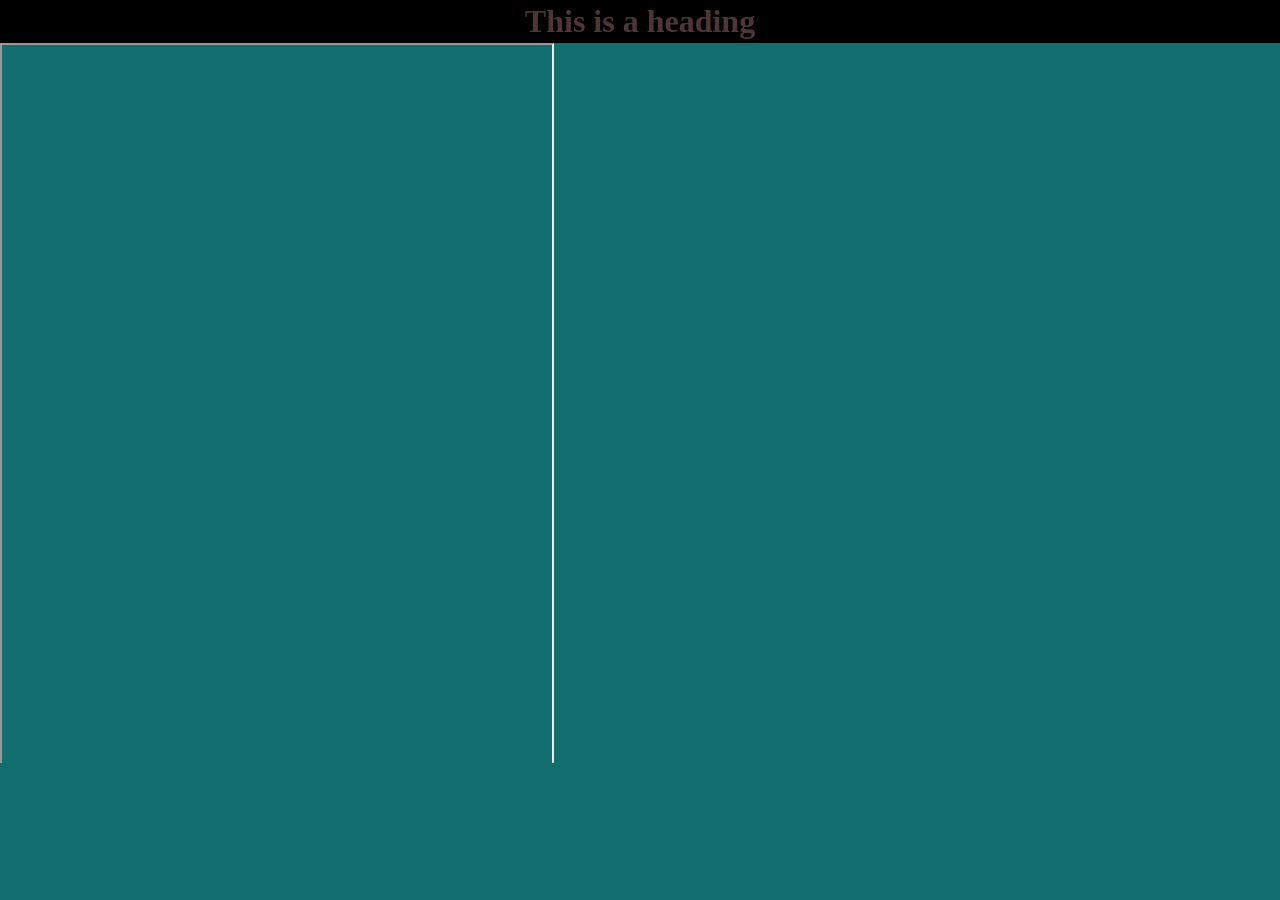
==== index.html @ 14bec050 "progress" ====
<!DOCTYPE html>
<html>
<head>
    <meta charset="UTF-8">
    <meta name="viewport" content="width=device-width, initial-scale=1.0">
    <title>Document</title>
    <link rel="stylesheet" href="styles.css">
</head>
<body>

    <h1>This is a heading</h1>

    <div class="container">
        <iframe class="responsive-iframe" 
        src="static/resume_Shane_Stevenson_updated.pdf">
    </div>
    </object> 

</body>
</html>
---- styles.css ----
:root{
    box-shadow: border-box;
}
body {
    margin: 0;
    background-color: #116D6E;
  }
h1 {
    color: #4E3636;
    text-align: center;
    border-style: solid;
    border-color: black;
    background-color: black;
    margin: 0;
}
.container {
    position: relative;
    overflow: hidden;
    width: 100%;
    padding-top: 56.25%; /* 16:9 Aspect Ratio (divide 9 by 16 = 0.5625) */
  }
  
  /* Then style the iframe to fit in the container div with full height and width */
  .responsive-iframe {
    position: absolute;
    top: 0;
    left: 0;
    bottom: 0;
    right: 0;
    width: 43%;
    height: 100%;
  }
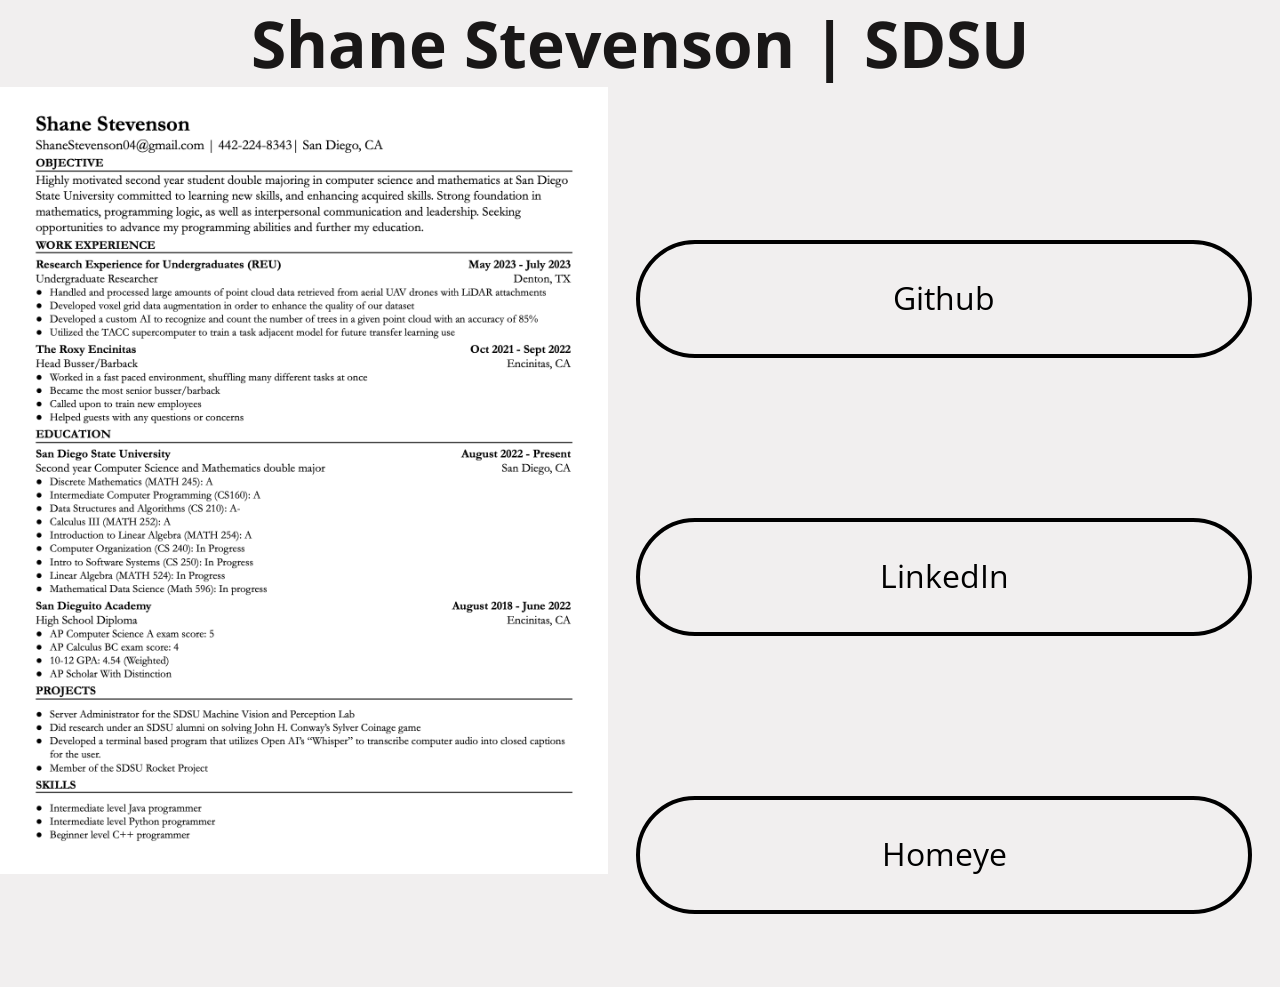
==== commit 2a3515ac: "presentable" ====
--- a/index.html
+++ b/index.html
@@ -4,17 +4,32 @@
     <meta charset="UTF-8">
     <meta name="viewport" content="width=device-width, initial-scale=1.0">
     <title>Document</title>
+    <style>
+  @import url('https://fonts.googleapis.com/css2?family=Open+Sans&display=swap');
+</style>
     <link rel="stylesheet" href="styles.css">
 </head>
 <body>
 
-    <h1>This is a heading</h1>
-
+    <h1><span>Shane Stevenson</span> | <span>SDSU</span></h1>
+    
     <div class="container">
-        <iframe class="responsive-iframe" 
-        src="static/resume_Shane_Stevenson_updated.pdf">
+        <section class = 'img'>
+            <img src="static/resume.png" alt="resume">
+        </section>
+        <section class = 'buttons'>
+            <a target ="blank_" href="https://github.com/Shane-Stevenson" ><div class = 'button1'>
+                <p>Github</p></a>
+            </div>
+            <a target="blank_" href="https://www.linkedin.com/in/shane-stevenson-145941266/"> <div class = 'button1'>
+                    <p>LinkedIn</p></a>
+                </div>
+            <a target="blank_" href="https://homeye.sdsu.edu"><div class = 'button1'>
+                <p>Homeye</p></a>
+            </div>
+        </section>
+       
     </div>
-    </object> 
 
 </body>
 </html>
--- a/styles.css
+++ b/styles.css
@@ -1,32 +1,126 @@
+
+
 :root{
     box-shadow: border-box;
+    font-family: 'Open Sans', sans-serif;
 }
+
 body {
     margin: 0;
-    background-color: #116D6E;
+    background-color: #F1EFEF;
   }
 h1 {
-    color: #4E3636;
+    color: #191717;
     text-align: center;
-    border-style: solid;
-    border-color: black;
-    background-color: black;
+    /* border-style: solid; */
+    /* border-color: #C70039; */
+    background-color: #F1EFEF;
     margin: 0;
+    font-family: 'Open Sans', sans-serif;
+    font-size: 4rem;
 }
+
+span {
+    color: #191717;
+}
+
+img {
+    width:100%;
+    
+    /* border: 1px solid red; */
+}
+
+.img {
+    width: 50%;
+    /* border: 1px solid blue; */
+    height: 100vh;
+}
+
 .container {
-    position: relative;
-    overflow: hidden;
+    display: flex;
+    justify-content: center;
+    align-items: center;
+    flex-direction: row;
+    /* border: 1px solid red; */
+    gap: 2rem;
+}
+
+p {
+    color: #000000;
+    /* padding-top: 1rem;
+    padding-bottom: 1rem; */
+    font-size: 2rem;
+    /* border: 1px solid red; */
+    width: min-content;
+}
+
+.buttons {
+    width: 50%;
+    display: flex;
+    justify-content: center;
+    flex-direction: column;
+    align-items: center;
+    /* border: 1px solid green; */
+    height: 100vh;
+    gap: 5rem;
+    margin-right: 2rem
+
+   
+}
+
+.button1 {
     width: 100%;
-    padding-top: 56.25%; /* 16:9 Aspect Ratio (divide 9 by 16 = 0.5625) */
-  }
-  
-  /* Then style the iframe to fit in the container div with full height and width */
-  .responsive-iframe {
-    position: absolute;
-    top: 0;
-    left: 0;
-    bottom: 0;
-    right: 0;
-    width: 43%;
-    height: 100%;
-  }
+    border: 4px solid #000000;
+    border-radius: 100px;
+    cursor: pointer;
+    background-color: #F1EFEF;
+    display: flex;
+    justify-content: center;
+}
+
+.button1 p {
+    /* border: 1px solid red; */
+    text-align: center;
+    border-bottom: 3px solid transparent;
+}
+
+a {
+    text-decoration: none;
+}
+
+.button1:hover p {
+    border-bottom: 3px solid black;
+}
+
+@media (width <= 1100px) {
+    .container {
+        flex-direction: column;
+        
+    }
+
+    a {
+        text-decoration: none;
+    }
+    
+    .img {
+        /* border: 1px solid red; */
+        width: 100%;
+        height: 50%;
+    }
+
+    .buttons {
+        min-height: 50%;
+        gap: 5rem;
+        min-width: 100%;
+        justify-content: start;
+        margin-top: 5rem;
+        /* border: 1px solid red; */
+    }
+    .buttons p {
+        font-size: 2rem;
+    }
+
+
+}
+
+
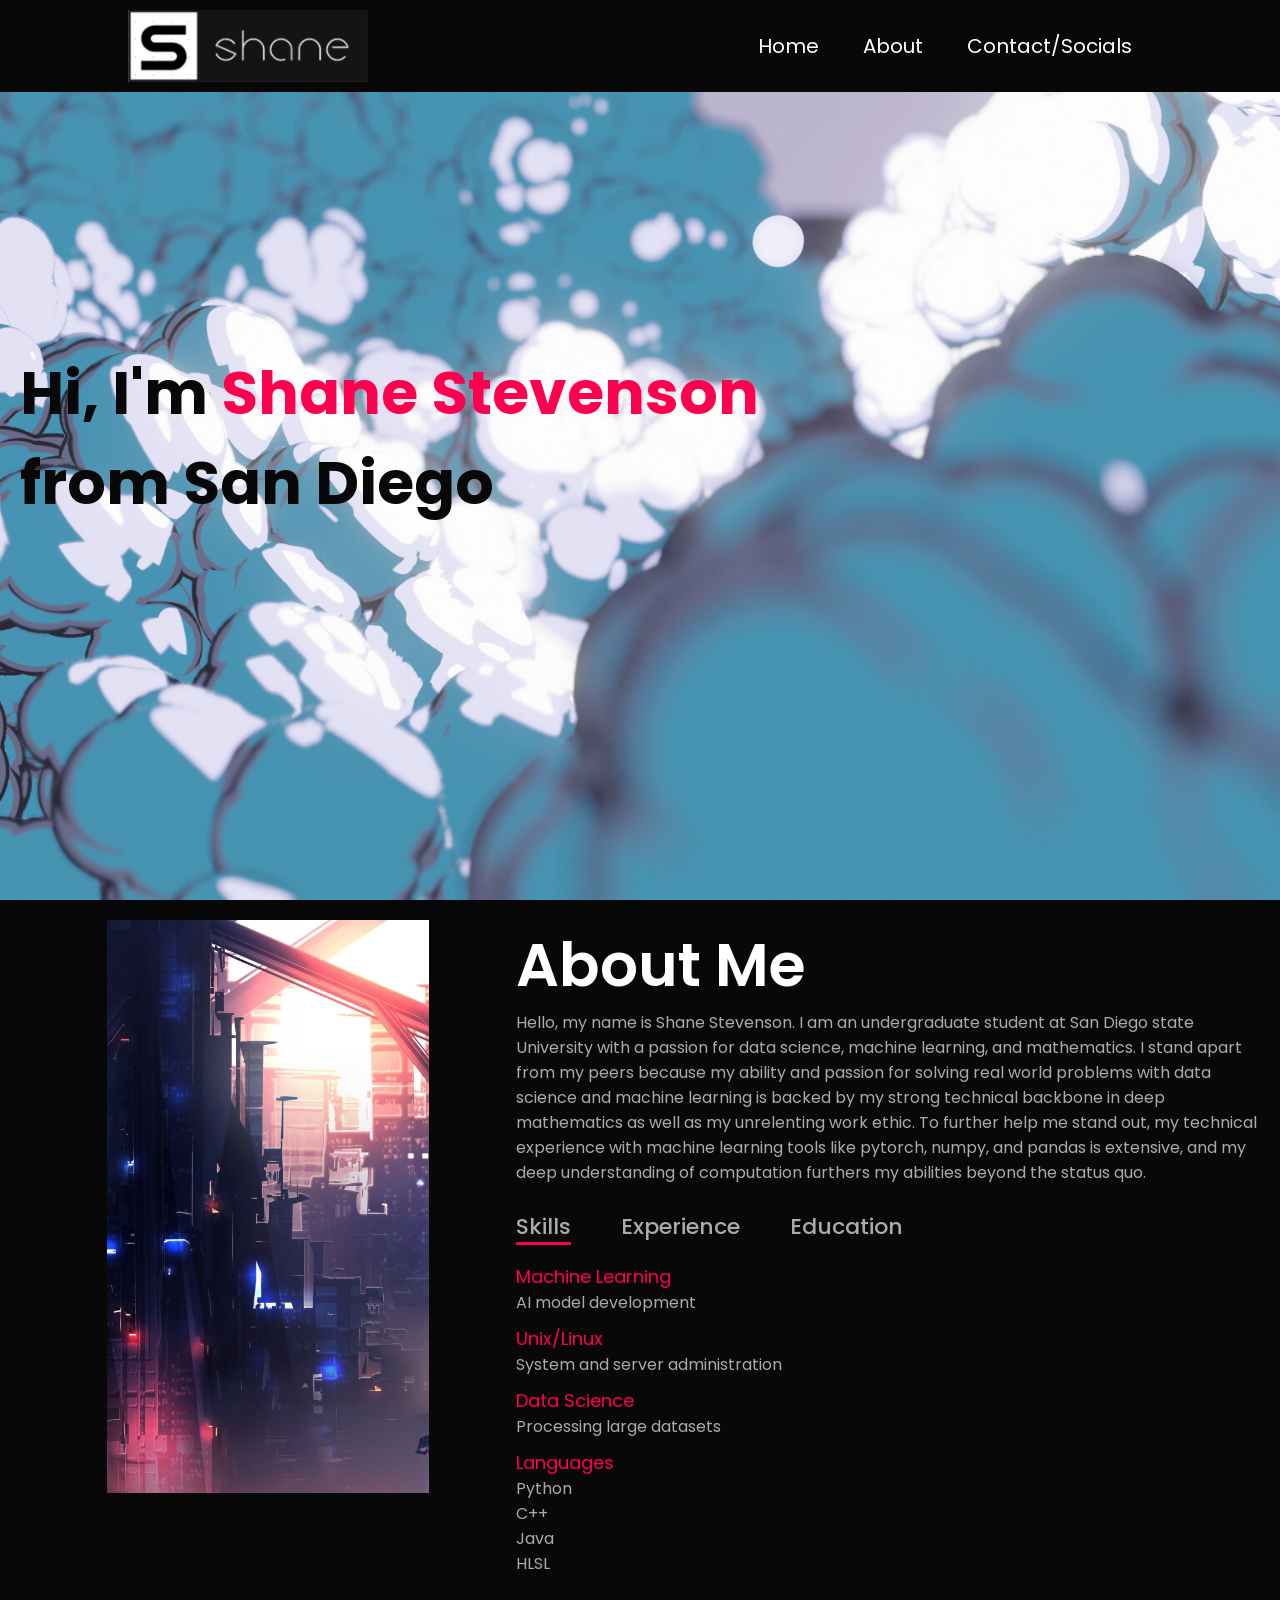
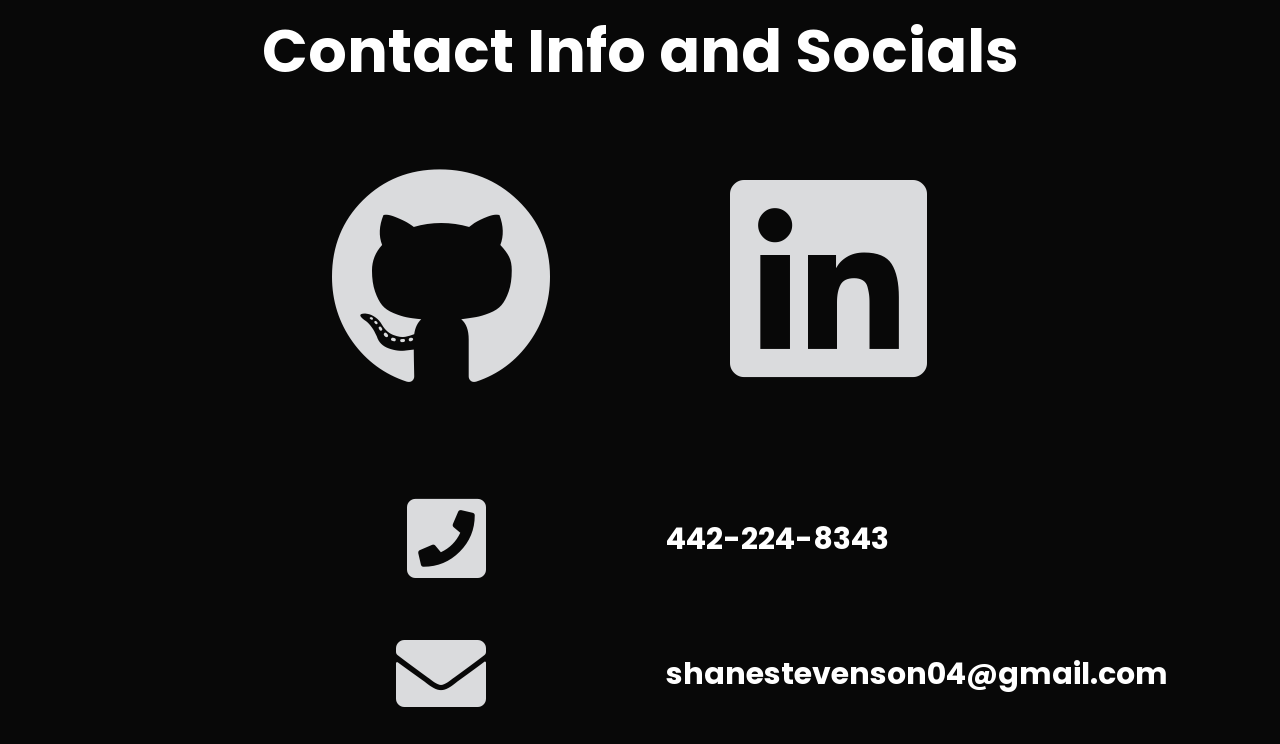
==== commit 68325167: "overhaul" ====
--- a/index.html
+++ b/index.html
@@ -1,35 +1,158 @@
 <!DOCTYPE html>
-<html>
+<html lang="en">
 <head>
     <meta charset="UTF-8">
-    <meta name="viewport" content="width=device-width, initial-scale=1.0">
-    <title>Document</title>
+    <meta http-equiv="X-UA-Compatible" content="IE=edge">
+    <meta name="viewport" content="width-device-width, intial-scale=1.0">
+    <title>Shane Stevenson - Portfolio Website</title>
+    <link rel="stylesheet" href="styles.css">
+    <link rel="stylesheet" href="https://cdnjs.cloudflare.com/ajax/libs/font-awesome/5.15.3/css/all.min.css">
     <style>
-  @import url('https://fonts.googleapis.com/css2?family=Open+Sans&display=swap');
-</style>
-    <link rel="stylesheet" href="styles.css">
+        @import url('https://fonts.googleapis.com/css2?family=Open+Sans&family=Poppins&display=swap');
+    </style>
 </head>
 <body>
 
-    <h1><span>Shane Stevenson</span> | <span>SDSU</span></h1>
-    
+<div id="header">
     <div class="container">
-        <section class = 'img'>
-            <img src="static/resume.png" alt="resume">
-        </section>
-        <section class = 'buttons'>
-            <a target ="blank_" href="https://github.com/Shane-Stevenson" ><div class = 'button1'>
-                <p>Github</p></a>
+        <nav>
+            <img src="static/shane_logo_3.png" class="logo">
+            <ul>
+                <li><a href="#header">Home</a></li>
+                <li><a href="#about">About</a></li>
+                <li><a href="#contact/socials">Contact/Socials</a></li>
+            </ul>
+        </nav>
+    </div>
+    <div class="header-text">
+        <h1>Hi, I'm <span>Shane Stevenson</span><br>from San Diego</h1>
+    </div>
+</div>
+<!-- ---------------about--------------- -->
+<div id="about">
+    <div class="container2">
+        <div class="row">
+            <div class="about-col1">
+                <img src="static/vertical.jpeg">
             </div>
-            <a target="blank_" href="https://www.linkedin.com/in/shane-stevenson-145941266/"> <div class = 'button1'>
-                    <p>LinkedIn</p></a>
+            <div class="about-col2">
+                <h1 class="sub-title">About Me</h1>
+                <p>
+                    Hello, my name is Shane Stevenson. I am an undergraduate student at San Diego state University with a 
+                    passion for data science, machine learning, and mathematics. I stand apart from my peers  
+                    because my ability and passion for solving real world problems with data science and machine learning is 
+                    backed by my strong technical backbone in deep mathematics as well as my unrelenting work ethic. To further help 
+                    me stand out, my technical experience with machine learning tools like pytorch, numpy, and pandas is extensive, 
+                    and my deep understanding of computation furthers my abilities beyond the status quo.
+                </p>
+                <div class="tab-titles">
+                    <p class="tab-links active-link" onclick="opentab('skills')">Skills</p>
+                    <p class="tab-links" onclick="opentab('experience')">Experience</p>
+                    <p class="tab-links" onclick="opentab('education')">Education</p>
                 </div>
-            <a target="blank_" href="https://homeye.sdsu.edu"><div class = 'button1'>
-                <p>Homeye</p></a>
+                <div class="tab-contents active-tab" id="skills">
+                    <ul>
+                        <li><span>Machine Learning</span><br>AI model development</li>
+                        <li><span>Unix/Linux</span><br>System and server administration</li>
+                        <li><span>Data Science</span><br>Processing large datasets</li>
+                        <li><span>Languages</span>
+                        <br>Python
+                        <br>C++
+                        <br>Java
+                        <br>HLSL
+                        </li>
+                    </ul>
+                </div>
+                <div class="tab-contents" id="experience">
+                    <ul>
+                        <li><span>University of North Texas - Research Experience for Undergraduates<span class="date">Summer 2023</span></span>
+                            <br>Handled and processed large amounts of point cloud data
+                            <br>Developed voxel grid data augmentation
+                            <br>Developed a custom AI to count the number of trees in a given point cloud with an accuracy of 85%
+                            <br>Utilized the TACC supercomputer to train a task adjacent model for future transfer learning
+                        </li>
+                        <li><span>Machine Vision and Perception Lab<span class="date">Current</span></span>
+                            <br>Server administrator for the lab's <a href="https://homeye.sdsu.edu/" target="_blank">Homeye</a> website
+                            <br>Utilized web scraping tools to generate satellite imagery for our database
+                            <br>Contributed to our data collection pipeline
+                        </li>
+                        <li><span>SDSU Rocket Project<span class="date">Current</span></span>
+                            <br>Set up a Raspberry pi 3 B+ for data acquisition
+                            <br>Interfaced with a ADS1115 and a pressure sensor in order to record data during a static launch
+
+                        </li>
+                    </ul>
+                </div>
+                <div class="tab-contents" id="education">
+                    <ul>
+                        <li><span>San Diego State University</span>
+                            <br>Double major in computer science and mathematics
+                            <br>3.94 GPA
+                        </li>
+                        <li><span>Relevant coursework</span>
+                            <br>Computer organization
+                            <br>Data Structures and Algorithms
+                            <br>Mathematical Data Science
+                            <br>Linear Algebra
+                        </li>
+                    </ul>
+                </div>
             </div>
-        </section>
-       
+        </div>
     </div>
+</div>
+
+<!-- ---------------Contact/Socials--------------- -->
+
+<div id="contact/socials">
+    <h1 class="contact-socials-header">Contact Info and Socials</h1>
+    <div class="social-icons1">
+        <div class="github">
+            <a href="https://github.com/Shane-Stevenson" target="blank"><i class="fab fa-github" aria-hidden="true"></i></a>
+        </div>
+        <div class="linkedin">
+            <a href="https://www.linkedin.com/in/shane-stevenson-145941266/" target="blank"><i class="fab fa-linkedin" aria-hidden="true"></i></a>
+        </div>
+    </div>
+    <div class="social-icons2">
+        <div class="socialsRow">
+            <div class="col1">
+            <i class="fa fa-phone-square"></i>
+            </div>
+            <div class="col2">
+                <h1>442-224-8343</h1>
+            </div>
+        </div>
+        <div class="social-icons2">
+            <div class="socialsRow">
+                <div class="col1">
+                <i class="fa fa-envelope"></i>
+                </div>
+                <div class="col2">
+                    <h1>shanestevenson04@gmail.com</h1>
+                </div>
+            </div>
+        </div>
+    </div>
+</div>
+
+<script>
+
+    var tablinks = document.getElementsByClassName("tab-links");
+    var tabcontents = document.getElementsByClassName("tab-contents");
+
+    function opentab(tabname){
+        for(tablink of tablinks){
+            tablink.classList.remove("active-link")
+        }
+        for(tabcontent of tabcontents){
+            tabcontent.classList.remove("active-tab")
+        }
+        event.currentTarget.classList.add("active-link")
+        document.getElementById(tabname).classList.add("active-tab")
+    }
+
+</script>
 
 </body>
 </html>
--- a/styles.css
+++ b/styles.css
@@ -1,126 +1,224 @@
-
-
-:root{
-    box-shadow: border-box;
-    font-family: 'Open Sans', sans-serif;
-}
-
-body {
+*{
     margin: 0;
-    background-color: #F1EFEF;
-  }
-h1 {
-    color: #191717;
+    padding: 0;
+    font-family: 'poppins', sans-serif;
+    box-sizing: border-box;
+}
+body{
+    background: #080808;
+
+    color: #fff;
+}
+#header{
+    width: 100%;
+    height: 100vh;
+    background-image: url(static/cellclouds.jpg);
+    background-size: cover;
+    background-position: center;
+}
+.container{
+    padding: 10px 10%;
+    background-color :#080808;
+}
+html{
+    scroll-behavior: smooth;
+}
+nav{
+    display: flex;
+    align-items: center;
+    justify-content: space-between;
+    flex-wrap: wrap;
+}
+.logo{
+    width: 240px;
+}
+nav ul li{
+    display: inline-block;
+    list-style: none;
+    margin: 10px 20px
+}
+nav ul li a{
+    color: #fff;
+    text-decoration: none;
+    font-size: 20px;
+    position: relative;
+}
+nav ul li a::after{
+    content: '';
+    width: 0%;
+    height: 3px;
+    background: #ff004f;
+    position: absolute;
+    left: 0;
+    bottom: -6px;
+    transition: 0.3s;
+} 
+nav ul li a:hover::after{
+    width: 100%;
+}
+.header-text{
+    color: #080808 ;
+    /* border:2px solid red; */
+    margin-top: 20%;
+    margin-left: 20px;
+    font-size:30px
+}
+.header-text h1{
+    font-size: 60px;
+    margin-top: 10px
+}
+.header-text h1 span{
+    color:#ff004f
+}
+/* ---------about---------- */
+
+#about{
+    color: #ababab
+}
+.row{
+    /* border:2px green solid; */
+    padding: 20px;
+    display: flex;
+    justify-content: space-between;
+    flex-wrap: wrap;
+}
+.about-col1{
     text-align: center;
-    /* border-style: solid; */
-    /* border-color: #C70039; */
-    background-color: #F1EFEF;
-    margin: 0;
-    font-family: 'Open Sans', sans-serif;
-    font-size: 4rem;
-}
-
-span {
-    color: #191717;
-}
-
-img {
-    width:100%;
-    
-    /* border: 1px solid red; */
-}
-
-.img {
-    width: 50%;
-    /* border: 1px solid blue; */
-    height: 100vh;
-}
-
-.container {
-    display: flex;
-    justify-content: center;
-    align-items: center;
-    flex-direction: row;
-    /* border: 1px solid red; */
-    gap: 2rem;
-}
-
-p {
-    color: #000000;
-    /* padding-top: 1rem;
-    padding-bottom: 1rem; */
-    font-size: 2rem;
-    /* border: 1px solid red; */
-    width: min-content;
-}
-
-.buttons {
-    width: 50%;
-    display: flex;
-    justify-content: center;
-    flex-direction: column;
-    align-items: center;
-    /* border: 1px solid green; */
-    height: 100vh;
-    gap: 5rem;
-    margin-right: 2rem
-
-   
-}
-
-.button1 {
+    width:40%;
+    /* border:2px red solid; */
+    /* flex:1; */
+}
+.about-col2{
+    text-align:left;
+    width: auto;
+    /* border:2px red solid; */
+    flex:1;
+}
+.about-col1 img{
+    width: 65%
+}
+.sub-title{
+    font-size: 60px;
+    font-weight: 600;
+    color: #fff;
+    padding: 0px
+}
+.tab-titles{
+    display: flex;
+    margin-top: 25px;
+    text-align: center;
+    /* border: 2px red solid; */
+}
+.tab-links{
+    margin-right: 50px;
+    font-size: 22px;
+    font-weight: 500;
+    cursor: pointer;
+    position: relative;
+}
+.tab-links::after{
+    content: '';
+    width: 0;
+    height: 3px;
+    background: #ff004f;
+    position: absolute;
+    left: 0;
+    bottom: -2px;
+    transition: .3s;
+}
+.tab-links.active-link::after{
     width: 100%;
-    border: 4px solid #000000;
-    border-radius: 100px;
-    cursor: pointer;
-    background-color: #F1EFEF;
-    display: flex;
-    justify-content: center;
-}
-
-.button1 p {
-    /* border: 1px solid red; */
+}
+.tab-contents{
+    padding-top: 10px;
+}
+.tab-contents ul li{
+    list-style: none;
+    margin: 10px 0;
+}
+.tab-contents ul li span{
+    color: #ff004f;
+    font-size: 18px;
+}
+.tab-contents ul li span span{
+    text-align: right;
+    color: #FFF;
+    border: 2px red solid;
+}
+.tab-contents{
+    display: none;
+}
+.tab-contents.active-tab{
+    display: block;
+}
+.notable-class{
+    padding-left: 5px;
+    font-size: 15px;
+}
+.contact-socials-header{
     text-align: center;
-    border-bottom: 3px solid transparent;
-}
-
-a {
-    text-decoration: none;
-}
-
-.button1:hover p {
-    border-bottom: 3px solid black;
-}
-
-@media (width <= 1100px) {
-    .container {
-        flex-direction: column;
-        
-    }
-
-    a {
-        text-decoration: none;
-    }
-    
-    .img {
-        /* border: 1px solid red; */
-        width: 100%;
-        height: 50%;
-    }
-
-    .buttons {
-        min-height: 50%;
-        gap: 5rem;
-        min-width: 100%;
-        justify-content: start;
-        margin-top: 5rem;
-        /* border: 1px solid red; */
-    }
-    .buttons p {
-        font-size: 2rem;
-    }
-
-
-}
-
-
+    font-size: 60px
+}
+.social-icons1{
+    padding: 20px;
+    display: flex;
+    justify-content: space-between;
+    flex-wrap: wrap;
+}
+.github{
+    text-align: right;
+    width:50%;
+    font-size: 25vh;
+    padding-right: 10vh;
+    /* border:2px red solid; */
+    /* flex:1; */
+}
+.fab{
+    color: #DADBDD;
+}
+.fa{
+    color: #DADBDD;
+}
+.linkedin{
+    text-align: left;
+    width: auto;
+    font-size:25vh;
+    padding-left: 10vh;
+    /* border:2px red solid; */
+    flex:1;
+}
+.socialsRow{
+    display: flex;
+    justify-content: space-between;
+    flex-wrap: wrap;
+}
+.col1{
+    text-align: right;
+    width:45%;
+    font-size: 10vh;
+    padding-right: 10vh;
+    padding-left: 10vh;
+    /* border: 2px green solid; */
+}
+.col2{
+    /* border:2px red solid; */
+    width: auto;
+    font-size:15px;
+    padding-left: 10vh;
+    padding-right: 10vh;
+    flex:1;
+}
+.col2 h1{
+    position: relative;
+    top: 32%;
+    /* font-size: 3vh */
+}
+
+
+
+
+
+
+
+
+
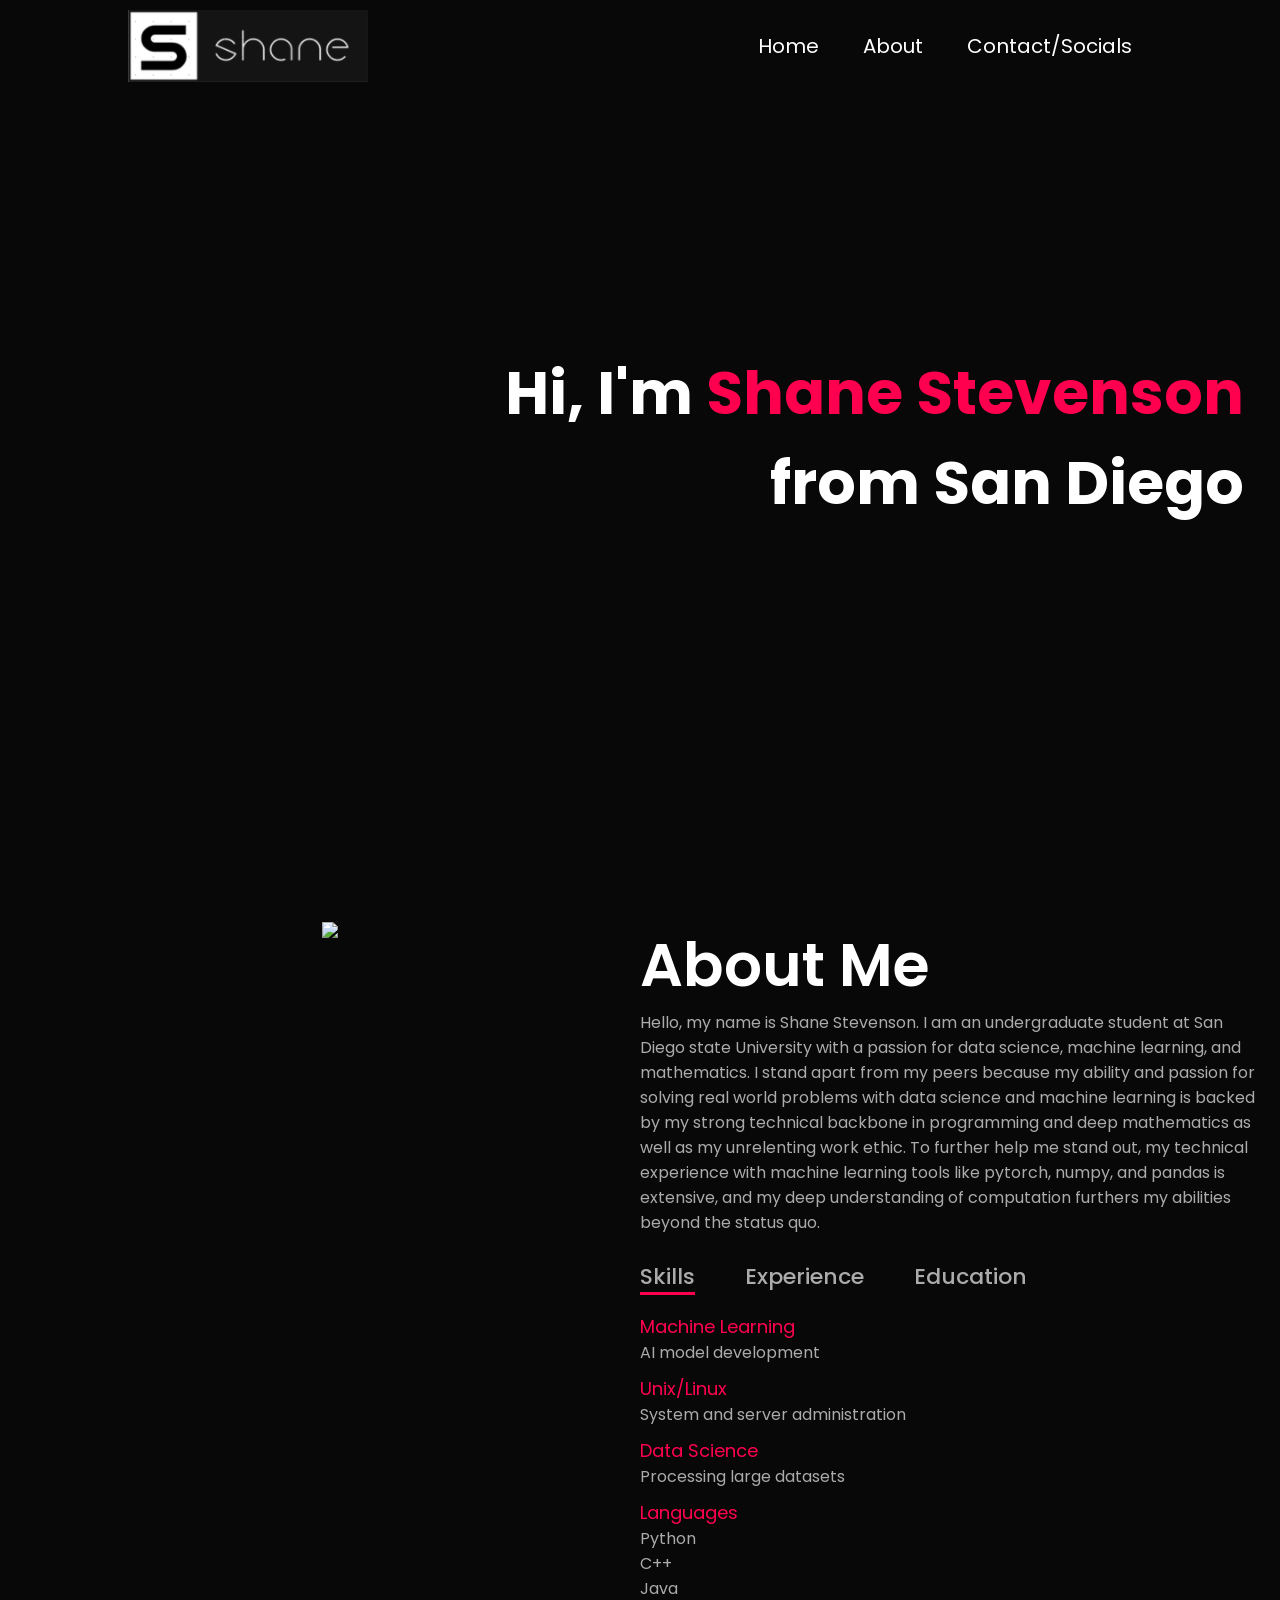
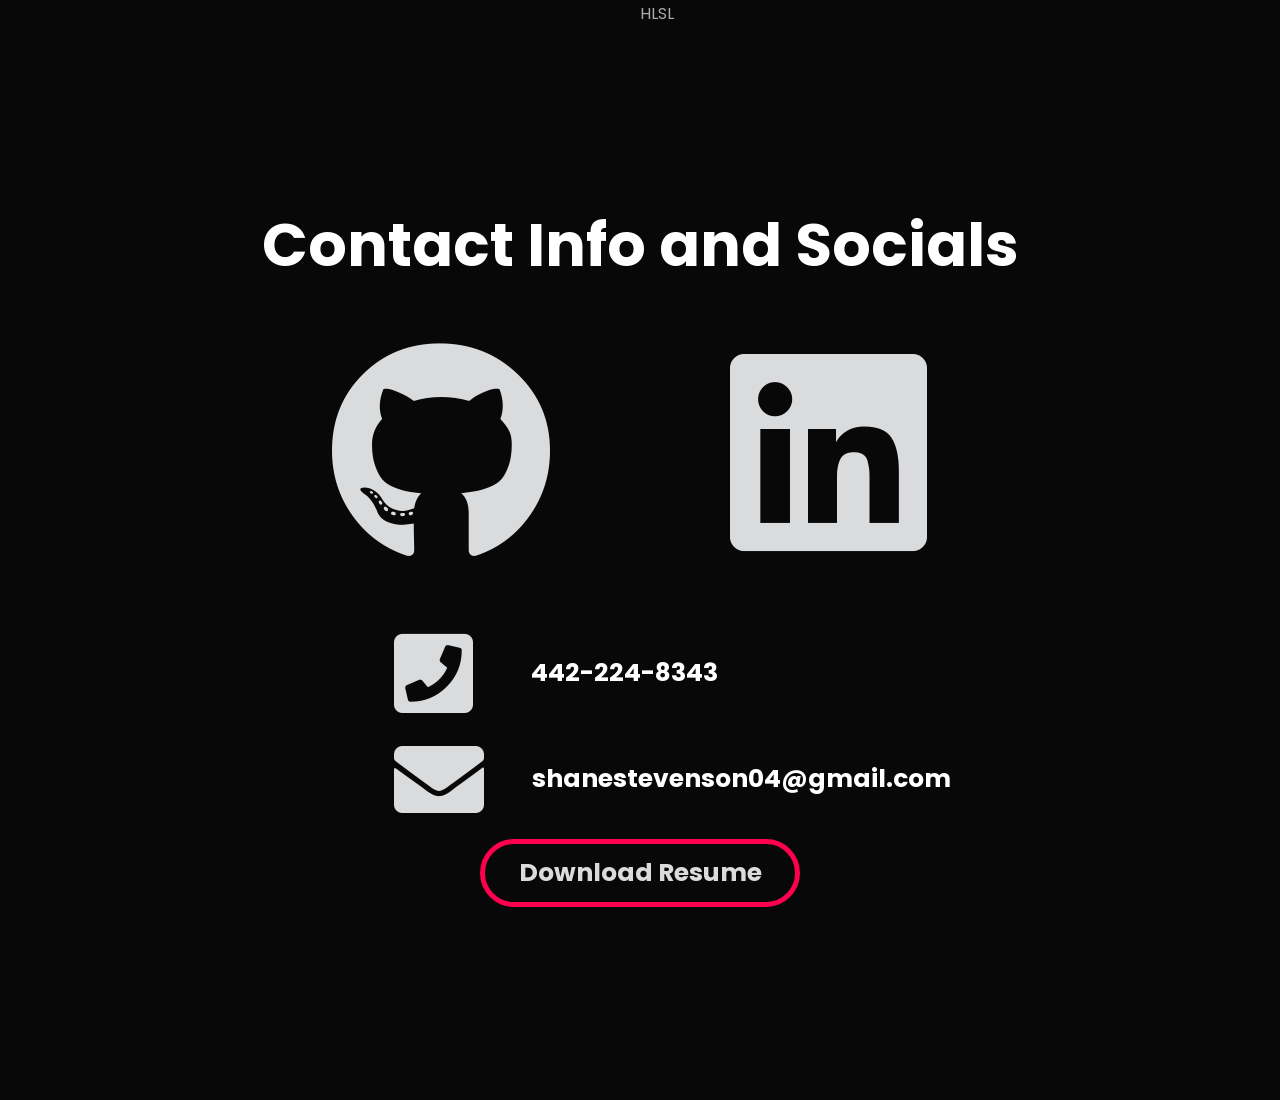
==== commit 99378cb7: "images and responsiveness" ====
--- a/index.html
+++ b/index.html
@@ -20,7 +20,7 @@
             <ul>
                 <li><a href="#header">Home</a></li>
                 <li><a href="#about">About</a></li>
-                <li><a href="#contact/socials">Contact/Socials</a></li>
+                <li><a href="#contact-socials">Contact/Socials</a></li>
             </ul>
         </nav>
     </div>
@@ -33,7 +33,7 @@
     <div class="container2">
         <div class="row">
             <div class="about-col1">
-                <img src="static/vertical.jpeg">
+                <img src="static/vert1.png">
             </div>
             <div class="about-col2">
                 <h1 class="sub-title">About Me</h1>
@@ -41,7 +41,7 @@
                     Hello, my name is Shane Stevenson. I am an undergraduate student at San Diego state University with a 
                     passion for data science, machine learning, and mathematics. I stand apart from my peers  
                     because my ability and passion for solving real world problems with data science and machine learning is 
-                    backed by my strong technical backbone in deep mathematics as well as my unrelenting work ethic. To further help 
+                    backed by my strong technical backbone in programming and deep mathematics as well as my unrelenting work ethic. To further help 
                     me stand out, my technical experience with machine learning tools like pytorch, numpy, and pandas is extensive, 
                     and my deep understanding of computation furthers my abilities beyond the status quo.
                 </p>
@@ -65,19 +65,19 @@
                 </div>
                 <div class="tab-contents" id="experience">
                     <ul>
-                        <li><span>University of North Texas - Research Experience for Undergraduates<span class="date">Summer 2023</span></span>
-                            <br>Handled and processed large amounts of point cloud data
+                        <li><div class="flex"><span id="red">University of North Texas - Research Experience for Undergraduates</span><span id="date">Summer 2023</span></div>
+                            Handled and processed large amounts of point cloud data
                             <br>Developed voxel grid data augmentation
                             <br>Developed a custom AI to count the number of trees in a given point cloud with an accuracy of 85%
                             <br>Utilized the TACC supercomputer to train a task adjacent model for future transfer learning
                         </li>
-                        <li><span>Machine Vision and Perception Lab<span class="date">Current</span></span>
-                            <br>Server administrator for the lab's <a href="https://homeye.sdsu.edu/" target="_blank">Homeye</a> website
+                        <li><div class="flex"><span id="red">Machine Vision and Perception Lab</span><span id="date">Present</span></div>
+                            Server administrator for the lab's <a href="https://homeye.sdsu.edu/" target="_blank">Homeye</a> website
                             <br>Utilized web scraping tools to generate satellite imagery for our database
                             <br>Contributed to our data collection pipeline
                         </li>
-                        <li><span>SDSU Rocket Project<span class="date">Current</span></span>
-                            <br>Set up a Raspberry pi 3 B+ for data acquisition
+                        <li><div class="flex"><span id="red">SDSU Rocket Project</span><span id="date">Present</span></div>
+                            Set up a Raspberry pi 3 B+ for data acquisition
                             <br>Interfaced with a ADS1115 and a pressure sensor in order to record data during a static launch
 
                         </li>
@@ -104,7 +104,7 @@
 
 <!-- ---------------Contact/Socials--------------- -->
 
-<div id="contact/socials">
+<div id="contact-socials">
     <h1 class="contact-socials-header">Contact Info and Socials</h1>
     <div class="social-icons1">
         <div class="github">
@@ -114,25 +114,26 @@
             <a href="https://www.linkedin.com/in/shane-stevenson-145941266/" target="blank"><i class="fab fa-linkedin" aria-hidden="true"></i></a>
         </div>
     </div>
-    <div class="social-icons2">
-        <div class="socialsRow">
-            <div class="col1">
-            <i class="fa fa-phone-square"></i>
-            </div>
-            <div class="col2">
-                <h1>442-224-8343</h1>
-            </div>
+    <div class = "centering2">
+        <div class="social-icons2">
+            <section class ="centering">
+                <i class="fa fa-phone-square"></i>
+                    <h1>&nbsp;&nbsp;442-224-8343</h1>
+            </section>
+            <section class = "centering">
+                <i class="fa fa-envelope"></i>
+                <h1>shanestevenson04@gmail.com</h1>
+            </section>
         </div>
-        <div class="social-icons2">
-            <div class="socialsRow">
-                <div class="col1">
-                <i class="fa fa-envelope"></i>
-                </div>
-                <div class="col2">
-                    <h1>shanestevenson04@gmail.com</h1>
-                </div>
-            </div>
-        </div>
+    </div>
+    
+    <div class="resume">
+        <h1 id="underline"><a href="static/shane_Stevenson_resume_updated.pdf" download="proposed_file_name" target="blank">Download Resume</a></h1>
+        
+    </div>
+    
+    <div class="extraSpace">
+
     </div>
 </div>
 
--- a/styles.css
+++ b/styles.css
@@ -12,7 +12,8 @@
 #header{
     width: 100%;
     height: 100vh;
-    background-image: url(static/cellclouds.jpg);
+    min-height: 100vh;
+    background-image: url(static/horiz1.png);
     background-size: cover;
     background-position: center;
 }
@@ -57,7 +58,7 @@
     width: 100%;
 }
 .header-text{
-    color: #080808 ;
+    color: #fff ;
     /* border:2px solid red; */
     margin-top: 20%;
     margin-left: 20px;
@@ -65,7 +66,9 @@
 }
 .header-text h1{
     font-size: 60px;
-    margin-top: 10px
+    margin-top: 10px;
+    text-align: right;
+    padding-right: 4vh;
 }
 .header-text h1 span{
     color:#ff004f
@@ -73,7 +76,8 @@
 /* ---------about---------- */
 
 #about{
-    color: #ababab
+    color: #ababab;
+    min-height: 100vh;
 }
 .row{
     /* border:2px green solid; */
@@ -84,7 +88,7 @@
 }
 .about-col1{
     text-align: center;
-    width:40%;
+    width:50%;
     /* border:2px red solid; */
     /* flex:1; */
 }
@@ -95,7 +99,7 @@
     flex:1;
 }
 .about-col1 img{
-    width: 65%
+    width: 90%
 }
 .sub-title{
     font-size: 60px;
@@ -132,6 +136,18 @@
 .tab-contents{
     padding-top: 10px;
 }
+.flex{
+    display: flex;
+    justify-content: space-between;
+}
+#red{
+    color:#ff004f;
+}
+
+#date{
+    padding-right:10px;
+    text-align: right;
+}
 .tab-contents ul li{
     list-style: none;
     margin: 10px 0;
@@ -155,12 +171,16 @@
     padding-left: 5px;
     font-size: 15px;
 }
+
+#contact-socials{
+    min-height: 100vh;
+}
+
 .contact-socials-header{
     text-align: center;
-    font-size: 60px
+    font-size: 60px;
 }
 .social-icons1{
-    padding: 20px;
     display: flex;
     justify-content: space-between;
     flex-wrap: wrap;
@@ -187,38 +207,131 @@
     /* border:2px red solid; */
     flex:1;
 }
-.socialsRow{
-    display: flex;
-    justify-content: space-between;
-    flex-wrap: wrap;
-}
-.col1{
-    text-align: right;
-    width:45%;
+
+/* SHANE ORIGINAL */
+/* .resume{
+    margin: auto;
+    width: 25%;
+    background-color: #ff004f;
+    padding: 10px;
+    margin-bottom: 80px;
+    text-align: center;
+    border-radius: 40px;
+    border: 5px solid #ff004f;
+} */
+
+.resume{
+    display: flex;
+    justify-content: center;
+    /* background-color: #ff004f; */
+    padding: 10px;
+    /* margin-bottom: 80px; */
+    text-align: center;
+    margin:auto;
+    width: 25%;
+    border-radius: 40px;
+    border: 5px solid #ff004f;
+}
+
+
+.extraSpace{
+    height: 80px;
+}
+
+#underline a{
+    text-decoration: none;
+    color: #DADBDD
+}
+
+#underline::after{
+    content: "";
+    width: 0;
+    height: 3px;
+    background: #ff004f;
+    position: absolute;
+    left: 0;
+    bottom: -1px;
+    transition: 0.3s;
+} 
+
+
+#underline:hover::after {
+    width: 100%;
+}
+
+#underline {
+    position: relative;
+}
+
+#underline:hover {
+    cursor: pointer;
+}
+
+@media screen and (max-device-width: 800px) {
+    .about-col1{
+        text-align: center;
+        width:0%;
+        /* border:2px red solid; */
+        /* flex:1; */
+    }
+    .github{
+        text-align: right;
+        width:50%;
+        font-size: 15vh;
+        padding-right: 10vh;
+        /* border:2px red solid; */
+        /* flex:1; */
+    }
+    .linkedin{
+        text-align: left;
+        width: auto;
+        font-size:15vh;
+        padding-left: 5vh;
+        /* border:2px red solid; */
+        flex:1;
+    }
+    .col1{
+        width: 20%;
+    }
+}
+
+
+/* Social Icons attempt #2 */
+
+.social-icons2 {
+    display: flex;
+    justify-content: center;
+    align-items: start;
+    flex-direction: column;
+    gap: 1rem;
+    padding-left: 4rem;
+    /* border: 1px solid green; */
+    margin-bottom: 15px;
+}
+
+h1{
+    font-size: 25px;
+    font-size: 2
+}
+
+.fa {
     font-size: 10vh;
-    padding-right: 10vh;
-    padding-left: 10vh;
-    /* border: 2px green solid; */
-}
-.col2{
-    /* border:2px red solid; */
-    width: auto;
-    font-size:15px;
-    padding-left: 10vh;
-    padding-right: 10vh;
-    flex:1;
-}
-.col2 h1{
-    position: relative;
-    top: 32%;
-    /* font-size: 3vh */
-}
-
-
-
-
-
-
-
-
-
+}
+
+.centering {
+    display: flex;
+    justify-content: center;
+    align-items: center;
+    gap: 3rem;
+}
+
+.centering2 {
+    display: flex;
+    justify-content: center;
+}
+
+
+
+
+
+
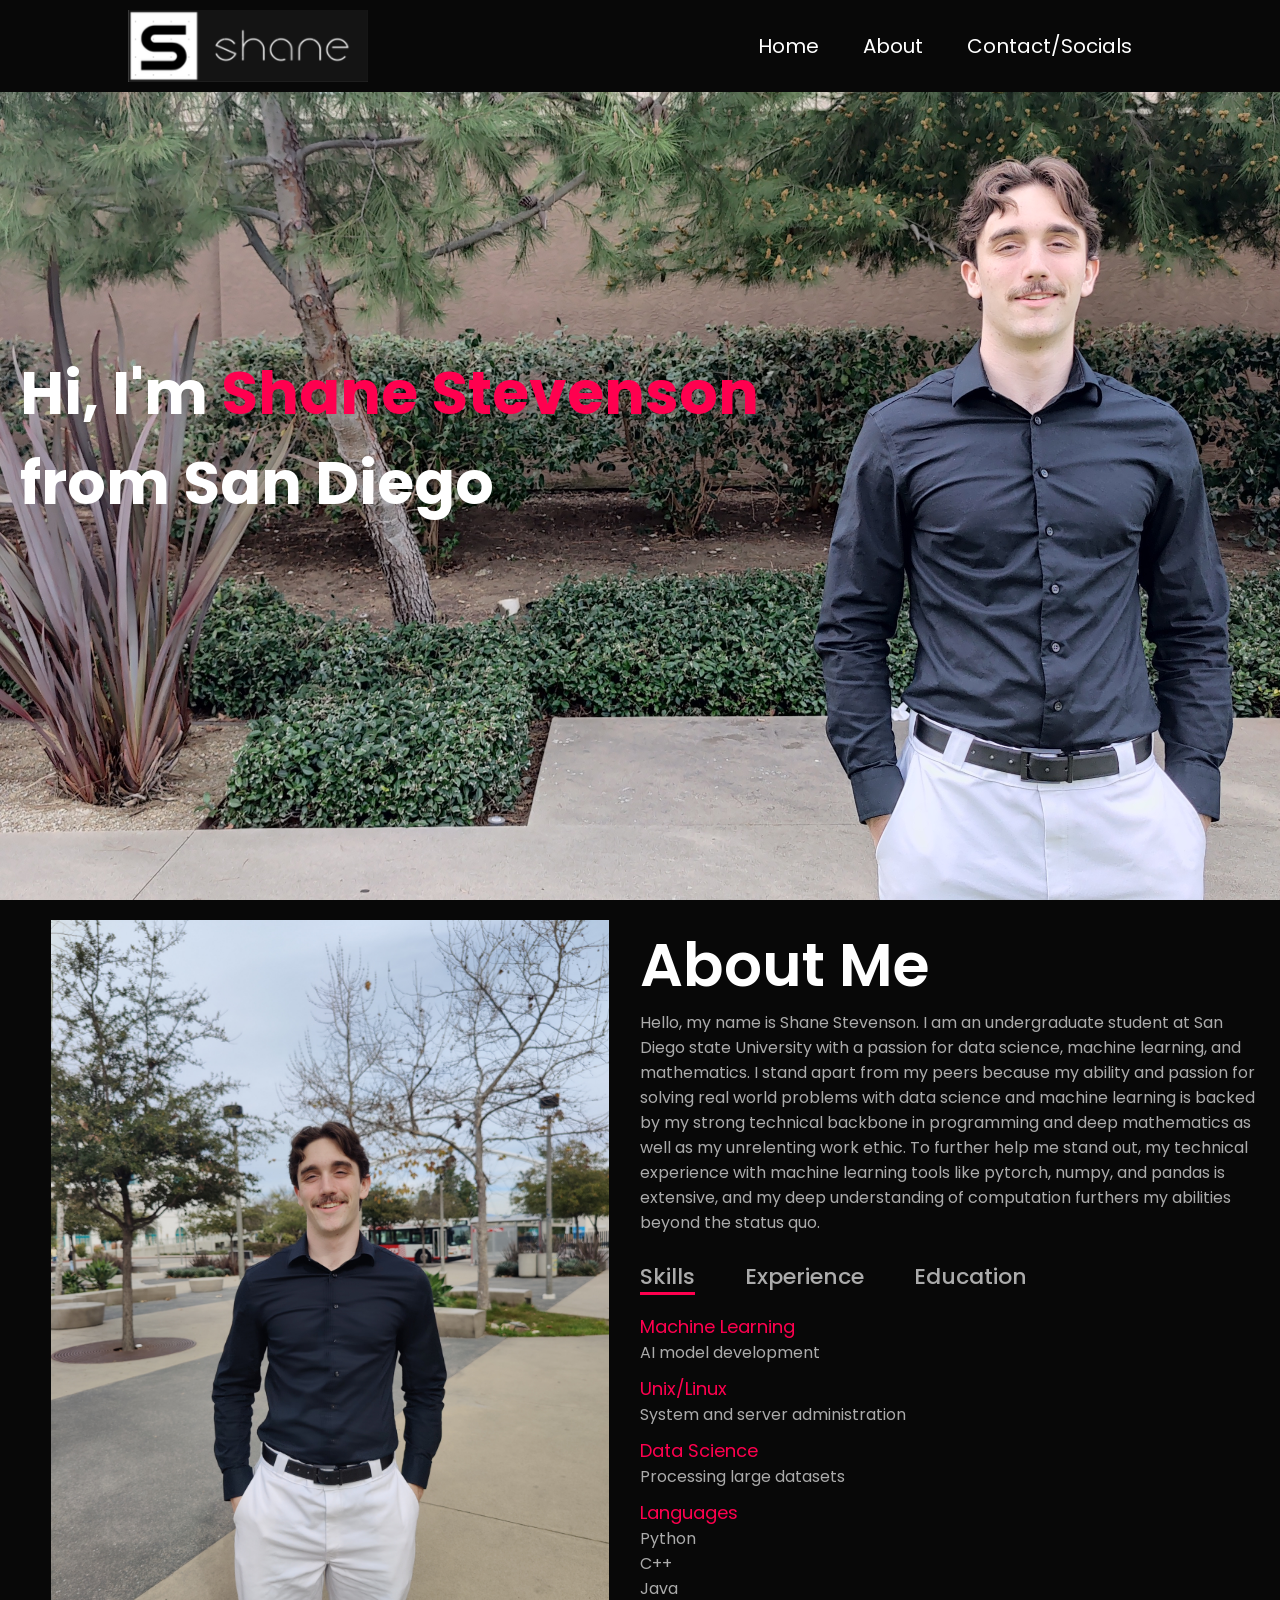
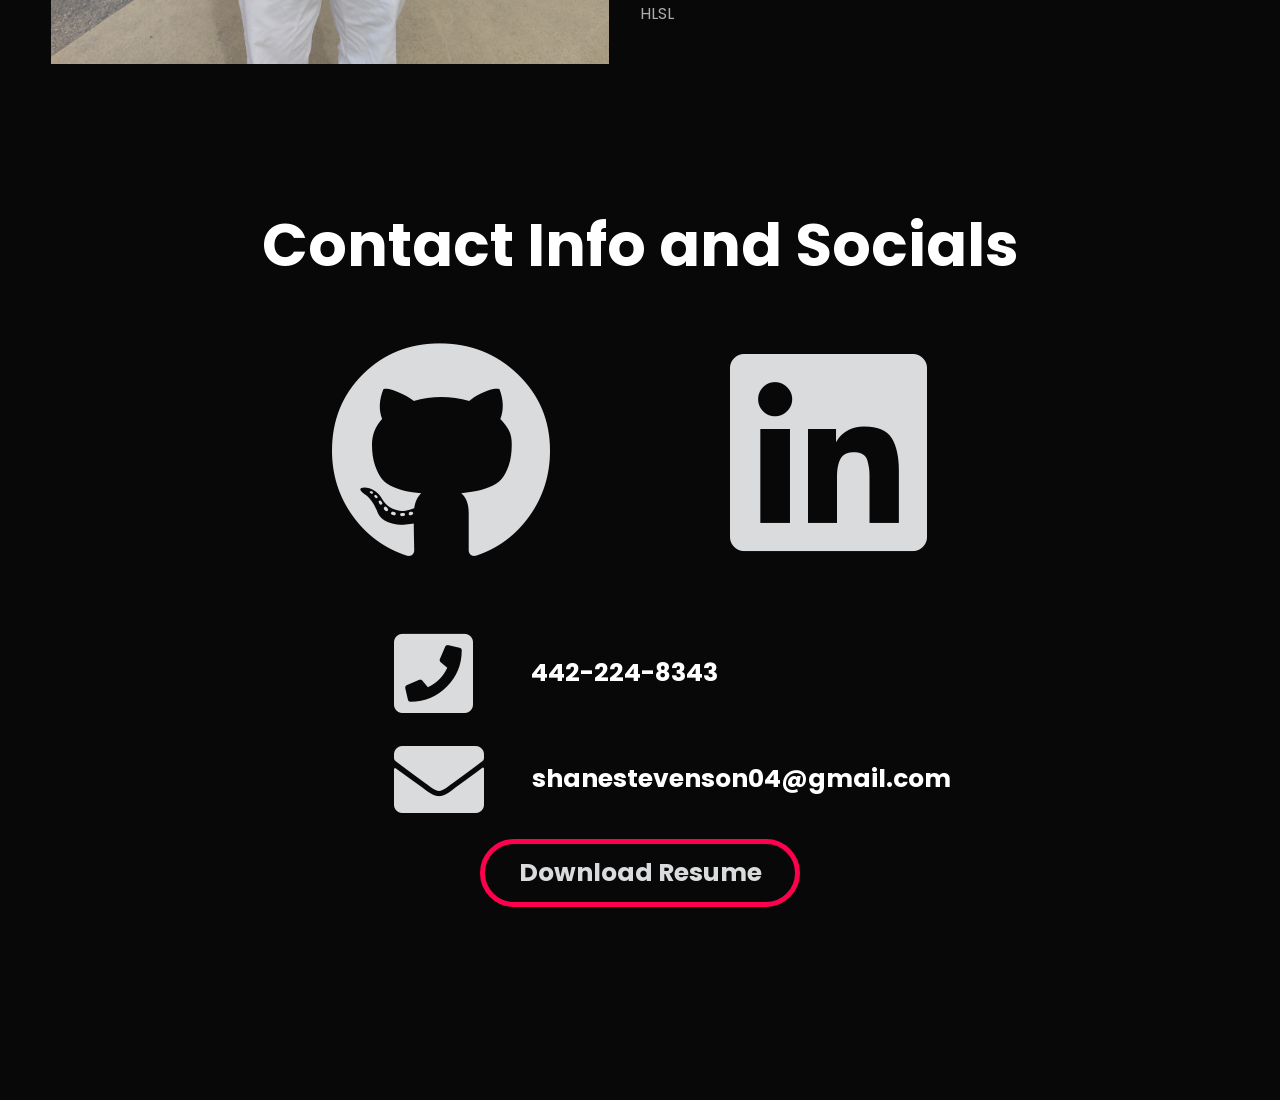
==== commit 9f481cc2: "Better pictures" ====
--- a/index.html
+++ b/index.html
@@ -33,7 +33,7 @@
     <div class="container2">
         <div class="row">
             <div class="about-col1">
-                <img src="static/vert1.png">
+                <img src="static/shane_vert_1.jpg">
             </div>
             <div class="about-col2">
                 <h1 class="sub-title">About Me</h1>
--- a/styles.css
+++ b/styles.css
@@ -13,7 +13,7 @@
     width: 100%;
     height: 100vh;
     min-height: 100vh;
-    background-image: url(static/horiz1.png);
+    background-image: url(static/shane_good_1.jpg);
     background-size: cover;
     background-position: center;
 }
@@ -67,7 +67,7 @@
 .header-text h1{
     font-size: 60px;
     margin-top: 10px;
-    text-align: right;
+    text-align: left;
     padding-right: 4vh;
 }
 .header-text h1 span{
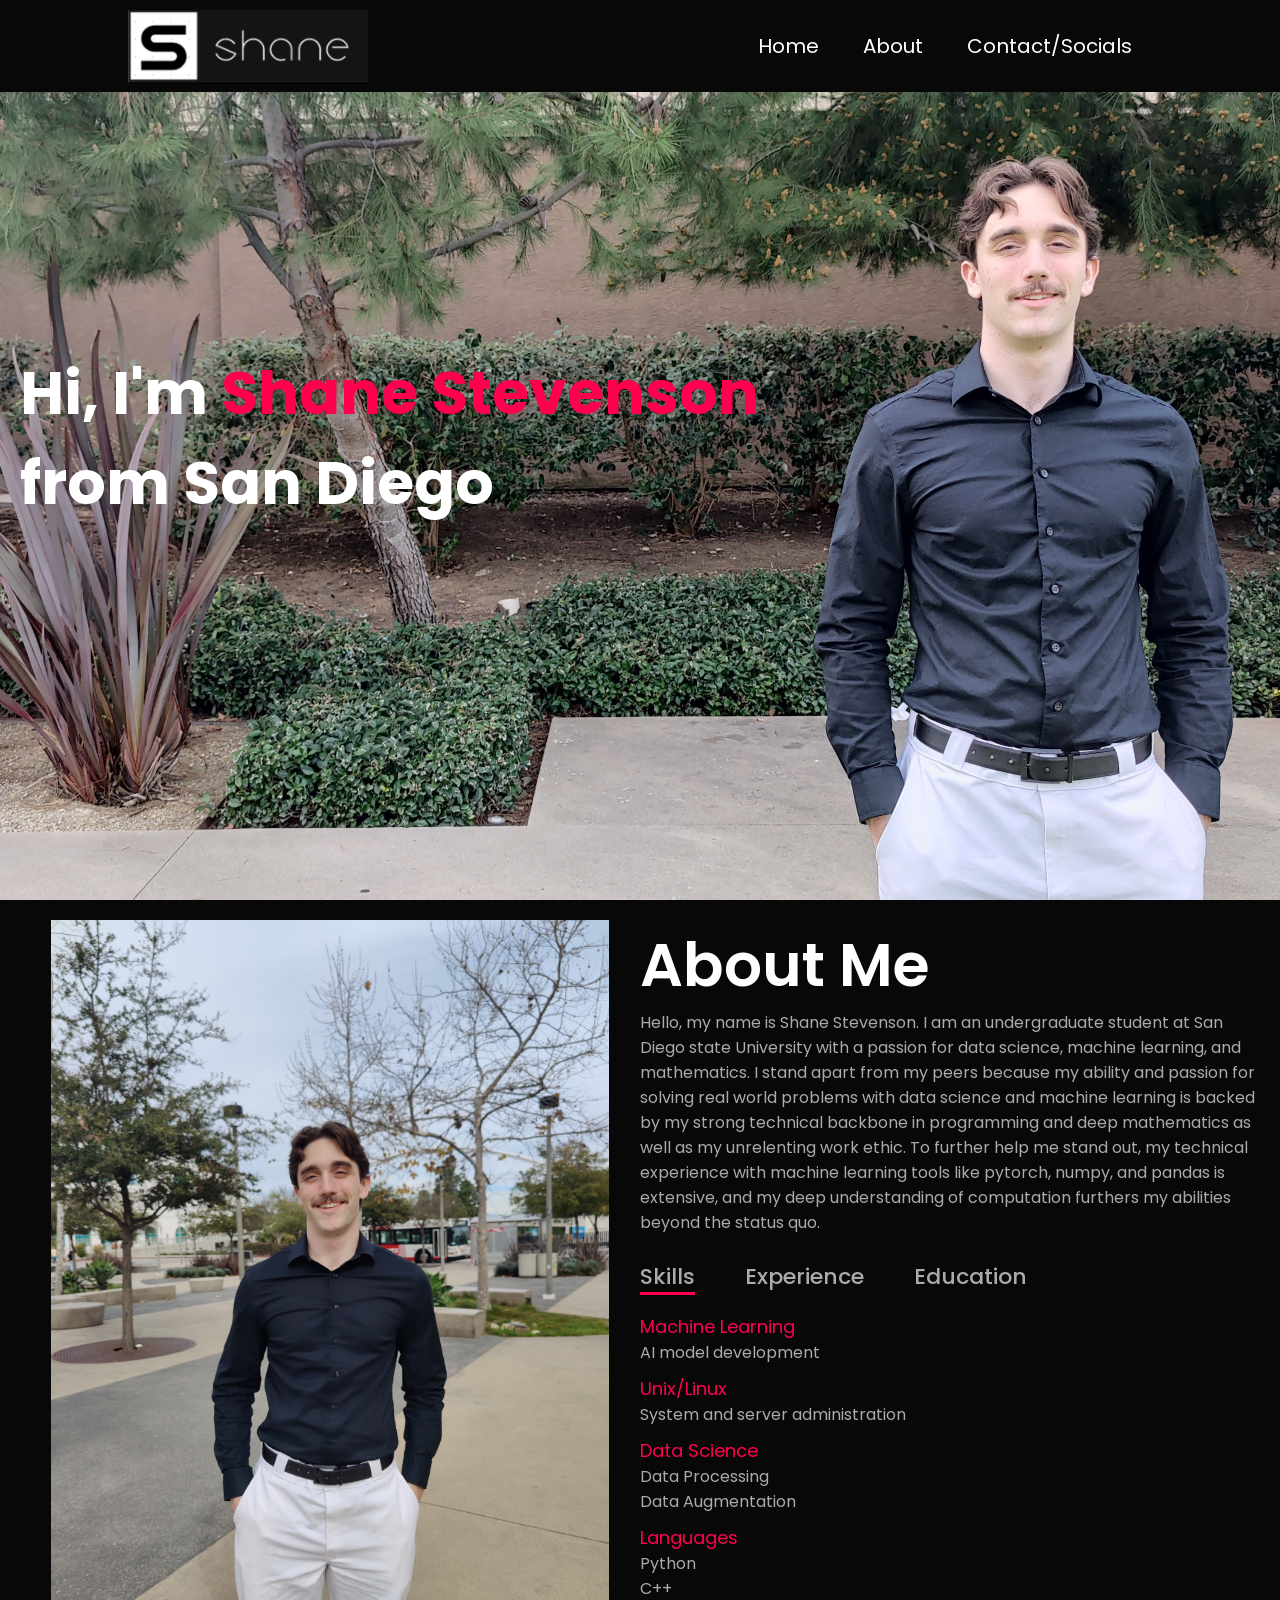
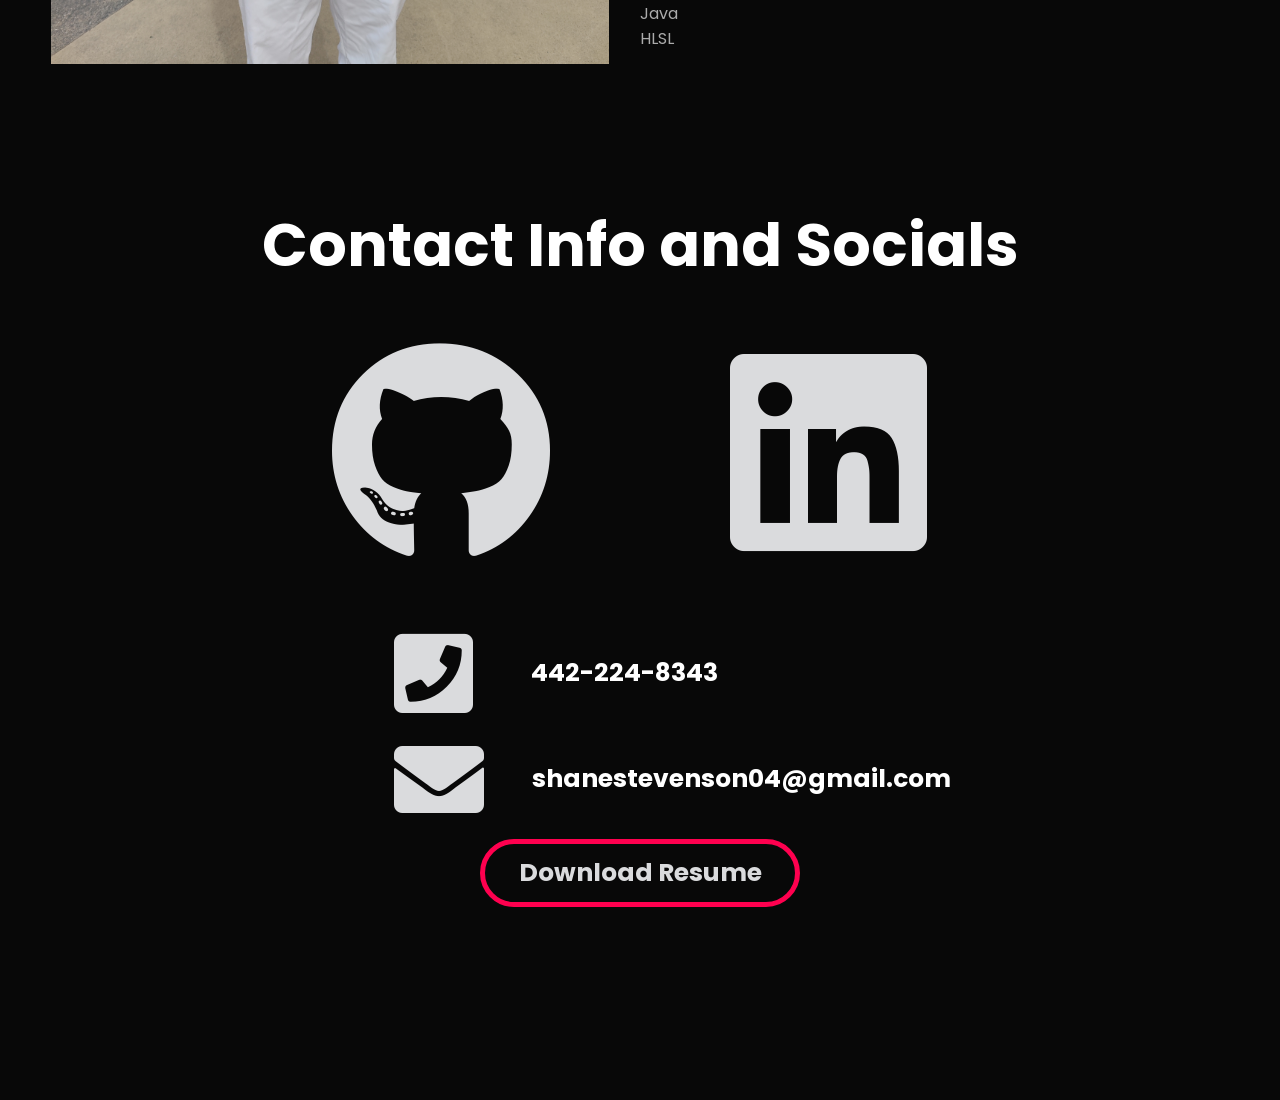
==== commit 8ed0bc78: "Update for 2024" ====
--- a/index.html
+++ b/index.html
@@ -54,7 +54,7 @@
                     <ul>
                         <li><span>Machine Learning</span><br>AI model development</li>
                         <li><span>Unix/Linux</span><br>System and server administration</li>
-                        <li><span>Data Science</span><br>Processing large datasets</li>
+                        <li><span>Data Science</span><br>Data Processing<br>Data Augmentation</li>
                         <li><span>Languages</span>
                         <br>Python
                         <br>C++
@@ -65,21 +65,22 @@
                 </div>
                 <div class="tab-contents" id="experience">
                     <ul>
+                        <li><div class="flex"><span id="red">Naval Research Enterprise Internship Program</span><span id="date">June 2024 - August 2024</span></div>
+                            Independently designed a scalable error characterization pipeline to assess the accuracy of aggregated weather sensors
+                            <br>Collaborated with team members to validate my error characterization pipeline, ensuring its accuracy and reliability
+                            <br>Interfaced with Docker to create a continuous integration/continuous deployment (CI/CD) pipeline on GitHub
+                        </li>
+                        <li><div class="flex"><span id="red">Machine Vision and Perception Lab</span><span id="date">August 2023 - June 2024</span></div>
+                            Server administrator for the lab's <a href="https://homeye.sdsu.edu/" target="_blank">Homeye</a> website
+                            <br>Utilized web scraping tools to generate satellite imagery for our database
+                            <br>Contributed to our data collection pipeline
+                            <br>Won a $3,000 grant for our team after completion of the National Science Foundation’s I-Corps program
+                        </li>
                         <li><div class="flex"><span id="red">University of North Texas - Research Experience for Undergraduates</span><span id="date">Summer 2023</span></div>
                             Handled and processed large amounts of point cloud data
                             <br>Developed voxel grid data augmentation
                             <br>Developed a custom AI to count the number of trees in a given point cloud with an accuracy of 85%
                             <br>Utilized the TACC supercomputer to train a task adjacent model for future transfer learning
-                        </li>
-                        <li><div class="flex"><span id="red">Machine Vision and Perception Lab</span><span id="date">Present</span></div>
-                            Server administrator for the lab's <a href="https://homeye.sdsu.edu/" target="_blank">Homeye</a> website
-                            <br>Utilized web scraping tools to generate satellite imagery for our database
-                            <br>Contributed to our data collection pipeline
-                        </li>
-                        <li><div class="flex"><span id="red">SDSU Rocket Project</span><span id="date">Present</span></div>
-                            Set up a Raspberry pi 3 B+ for data acquisition
-                            <br>Interfaced with a ADS1115 and a pressure sensor in order to record data during a static launch
-
                         </li>
                     </ul>
                 </div>
@@ -87,13 +88,12 @@
                     <ul>
                         <li><span>San Diego State University</span>
                             <br>Double major in computer science and mathematics
-                            <br>3.94 GPA
+                            <br>3.98 GPA
                         </li>
                         <li><span>Relevant coursework</span>
-                            <br>Computer organization
-                            <br>Data Structures and Algorithms
-                            <br>Mathematical Data Science
-                            <br>Linear Algebra
+                            <br>Data Structures, Algorithms, Introduction to Artificial Intelligence, Advanced Programming Languages, 
+                            Computer Organization, Intro to Software Systems, Computer Architecture, Scientific Database Techniques, 
+                            Mathematical Data Science, Linear Algebra II, Abstract Algebra, Advanced Calculus, Algebraic Coding Theory
                         </li>
                     </ul>
                 </div>
@@ -128,7 +128,7 @@
     </div>
     
     <div class="resume">
-        <h1 id="underline"><a href="static/shane_Stevenson_resume_updated.pdf" download="proposed_file_name" target="blank">Download Resume</a></h1>
+        <h1 id="underline"><a href="static/shane_Stevenson_resume_2024.pdf" download="shane_Stevenson_resume" target="blank">Download Resume</a></h1>
         
     </div>
     
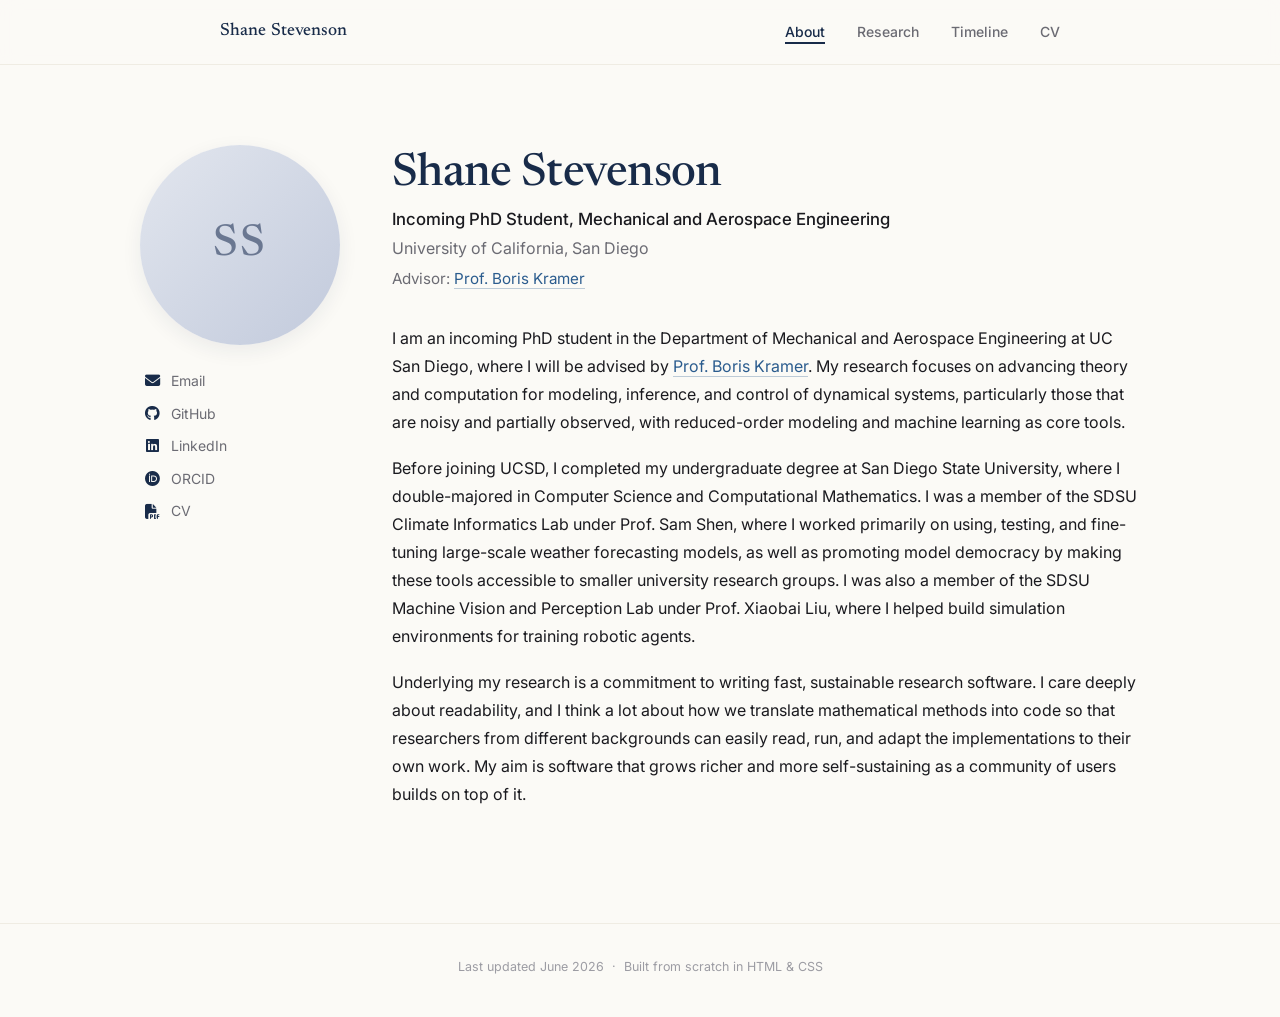
==== commit 6741943b: "Personal website overhaul for grad school" ====
--- a/index.html
+++ b/index.html
@@ -2,158 +2,96 @@
 <html lang="en">
 <head>
     <meta charset="UTF-8">
-    <meta http-equiv="X-UA-Compatible" content="IE=edge">
-    <meta name="viewport" content="width-device-width, intial-scale=1.0">
-    <title>Shane Stevenson - Portfolio Website</title>
+    <meta name="viewport" content="width=device-width, initial-scale=1.0">
+    <title>Shane Stevenson</title>
+    <meta name="description" content="Shane Stevenson — incoming PhD student at UC San Diego working on reduced-order modeling, inference, and control of dynamical systems.">
     <link rel="stylesheet" href="styles.css">
-    <link rel="stylesheet" href="https://cdnjs.cloudflare.com/ajax/libs/font-awesome/5.15.3/css/all.min.css">
-    <style>
-        @import url('https://fonts.googleapis.com/css2?family=Open+Sans&family=Poppins&display=swap');
-    </style>
+    <link rel="preconnect" href="https://fonts.googleapis.com">
+    <link rel="preconnect" href="https://fonts.gstatic.com" crossorigin>
+    <link href="https://fonts.googleapis.com/css2?family=Inter:wght@300;400;500;600;700&family=Newsreader:ital,opsz,wght@0,6..72,400;0,6..72,500;0,6..72,600;1,6..72,400&display=swap" rel="stylesheet">
+    <link rel="stylesheet" href="https://cdnjs.cloudflare.com/ajax/libs/font-awesome/6.5.0/css/all.min.css">
 </head>
 <body>
 
-<div id="header">
-    <div class="container">
-        <nav>
-            <img src="static/shane_logo_3.png" class="logo">
-            <ul>
-                <li><a href="#header">Home</a></li>
-                <li><a href="#about">About</a></li>
-                <li><a href="#contact-socials">Contact/Socials</a></li>
-            </ul>
-        </nav>
+<nav>
+    <div class="nav-inner">
+        <a href="index.html" class="nav-name">Shane Stevenson</a>
+        <ul>
+            <li><a href="index.html" class="nav-active">About</a></li>
+            <li><a href="research.html">Research</a></li>
+            <li><a href="timeline.html">Timeline</a></li>
+            <li><a href="stevenson_graduate_resume_2026.pdf" target="_blank">CV</a></li>
+        </ul>
     </div>
-    <div class="header-text">
-        <h1>Hi, I'm <span>Shane Stevenson</span><br>from San Diego</h1>
-    </div>
-</div>
-<!-- ---------------about--------------- -->
-<div id="about">
-    <div class="container2">
-        <div class="row">
-            <div class="about-col1">
-                <img src="static/shane_vert_1.jpg">
+</nav>
+
+<main class="about-main">
+    <div class="about-grid">
+
+        <aside class="about-sidebar">
+            <div class="photo-placeholder">
+                <span>SS</span>
             </div>
-            <div class="about-col2">
-                <h1 class="sub-title">About Me</h1>
-                <p>
-                    Hello, my name is Shane Stevenson. I am an undergraduate student at San Diego state University with a 
-                    passion for data science, machine learning, and mathematics. I stand apart from my peers  
-                    because my ability and passion for solving real world problems with data science and machine learning is 
-                    backed by my strong technical backbone in programming and deep mathematics as well as my unrelenting work ethic. To further help 
-                    me stand out, my technical experience with machine learning tools like pytorch, numpy, and pandas is extensive, 
-                    and my deep understanding of computation furthers my abilities beyond the status quo.
-                </p>
-                <div class="tab-titles">
-                    <p class="tab-links active-link" onclick="opentab('skills')">Skills</p>
-                    <p class="tab-links" onclick="opentab('experience')">Experience</p>
-                    <p class="tab-links" onclick="opentab('education')">Education</p>
-                </div>
-                <div class="tab-contents active-tab" id="skills">
-                    <ul>
-                        <li><span>Machine Learning</span><br>AI model development</li>
-                        <li><span>Unix/Linux</span><br>System and server administration</li>
-                        <li><span>Data Science</span><br>Data Processing<br>Data Augmentation</li>
-                        <li><span>Languages</span>
-                        <br>Python
-                        <br>C++
-                        <br>Java
-                        <br>HLSL
-                        </li>
-                    </ul>
-                </div>
-                <div class="tab-contents" id="experience">
-                    <ul>
-                        <li><div class="flex"><span id="red">Naval Research Enterprise Internship Program</span><span id="date">June 2024 - August 2024</span></div>
-                            Independently designed a scalable error characterization pipeline to assess the accuracy of aggregated weather sensors
-                            <br>Collaborated with team members to validate my error characterization pipeline, ensuring its accuracy and reliability
-                            <br>Interfaced with Docker to create a continuous integration/continuous deployment (CI/CD) pipeline on GitHub
-                        </li>
-                        <li><div class="flex"><span id="red">Machine Vision and Perception Lab</span><span id="date">August 2023 - June 2024</span></div>
-                            Server administrator for the lab's <a href="https://homeye.sdsu.edu/" target="_blank">Homeye</a> website
-                            <br>Utilized web scraping tools to generate satellite imagery for our database
-                            <br>Contributed to our data collection pipeline
-                            <br>Won a $3,000 grant for our team after completion of the National Science Foundation’s I-Corps program
-                        </li>
-                        <li><div class="flex"><span id="red">University of North Texas - Research Experience for Undergraduates</span><span id="date">Summer 2023</span></div>
-                            Handled and processed large amounts of point cloud data
-                            <br>Developed voxel grid data augmentation
-                            <br>Developed a custom AI to count the number of trees in a given point cloud with an accuracy of 85%
-                            <br>Utilized the TACC supercomputer to train a task adjacent model for future transfer learning
-                        </li>
-                    </ul>
-                </div>
-                <div class="tab-contents" id="education">
-                    <ul>
-                        <li><span>San Diego State University</span>
-                            <br>Double major in computer science and mathematics
-                            <br>3.98 GPA
-                        </li>
-                        <li><span>Relevant coursework</span>
-                            <br>Data Structures, Algorithms, Introduction to Artificial Intelligence, Advanced Programming Languages, 
-                            Computer Organization, Intro to Software Systems, Computer Architecture, Scientific Database Techniques, 
-                            Mathematical Data Science, Linear Algebra II, Abstract Algebra, Advanced Calculus, Algebraic Coding Theory
-                        </li>
-                    </ul>
-                </div>
+            <div class="sidebar-links">
+                <a href="mailto:shanestevenson04@gmail.com">
+                    <i class="fas fa-envelope"></i> Email
+                </a>
+                <a href="https://github.com/Shane-Stevenson" target="_blank" rel="noopener">
+                    <i class="fab fa-github"></i> GitHub
+                </a>
+                <a href="https://www.linkedin.com/in/shane-stevenson-ss/" target="_blank" rel="noopener">
+                    <i class="fab fa-linkedin"></i> LinkedIn
+                </a>
+                <a href="https://orcid.org/0009-0001-1607-4122" target="_blank" rel="noopener">
+                    <i class="fab fa-orcid"></i> ORCID
+                </a>
+                <a href="stevenson_graduate_resume_2026.pdf" target="_blank" rel="noopener">
+                    <i class="fas fa-file-pdf"></i> CV
+                </a>
             </div>
+        </aside>
+
+        <div class="about-content">
+            <h1>Shane Stevenson</h1>
+            <p class="position">Incoming PhD Student, Mechanical and Aerospace Engineering</p>
+            <p class="institution">University of California, San Diego</p>
+            <p class="advisor">
+                Advisor:
+                <a href="https://kramer.ucsd.edu" target="_blank" rel="noopener">Prof. Boris Kramer</a>
+            </p>
+
+            <p class="bio">
+                I am an incoming PhD student in the Department of Mechanical and Aerospace Engineering at
+                UC San Diego, where I will be advised by
+                <a href="https://kramer.ucsd.edu" target="_blank" rel="noopener">Prof. Boris Kramer</a>.
+                My research focuses on advancing theory and computation for modeling, inference, and
+                control of dynamical systems, particularly those that are noisy and partially observed,
+                with reduced-order modeling and machine learning as core tools.
+            </p>
+            <p class="bio">
+                Before joining UCSD, I completed my undergraduate degree at San Diego State University,
+                where I double-majored in Computer Science and Computational Mathematics. I was a member
+                of the SDSU Climate Informatics Lab under Prof. Sam Shen, where I worked primarily on
+                using, testing, and fine-tuning large-scale weather forecasting models, as well as
+                promoting model democracy by making these tools accessible to smaller university research
+                groups. I was also a member of the SDSU Machine Vision and Perception Lab under
+                Prof. Xiaobai Liu, where I helped build simulation environments for training robotic agents.
+            </p>
+            <p class="bio">
+                Underlying my research is a commitment to writing fast, sustainable research software.
+                I care deeply about readability, and I think a lot about how we translate mathematical
+                methods into code so that researchers from different backgrounds can easily read, run, and
+                adapt the implementations to their own work. My aim is software that grows richer and more
+                self-sustaining as a community of users builds on top of it.
+            </p>
         </div>
-    </div>
-</div>
-
-<!-- ---------------Contact/Socials--------------- -->
-
-<div id="contact-socials">
-    <h1 class="contact-socials-header">Contact Info and Socials</h1>
-    <div class="social-icons1">
-        <div class="github">
-            <a href="https://github.com/Shane-Stevenson" target="blank"><i class="fab fa-github" aria-hidden="true"></i></a>
-        </div>
-        <div class="linkedin">
-            <a href="https://www.linkedin.com/in/shane-stevenson-145941266/" target="blank"><i class="fab fa-linkedin" aria-hidden="true"></i></a>
-        </div>
-    </div>
-    <div class = "centering2">
-        <div class="social-icons2">
-            <section class ="centering">
-                <i class="fa fa-phone-square"></i>
-                    <h1>&nbsp;&nbsp;442-224-8343</h1>
-            </section>
-            <section class = "centering">
-                <i class="fa fa-envelope"></i>
-                <h1>shanestevenson04@gmail.com</h1>
-            </section>
-        </div>
-    </div>
-    
-    <div class="resume">
-        <h1 id="underline"><a href="static/shane_Stevenson_resume_2024.pdf" download="shane_Stevenson_resume" target="blank">Download Resume</a></h1>
-        
-    </div>
-    
-    <div class="extraSpace">
 
     </div>
-</div>
+</main>
 
-<script>
-
-    var tablinks = document.getElementsByClassName("tab-links");
-    var tabcontents = document.getElementsByClassName("tab-contents");
-
-    function opentab(tabname){
-        for(tablink of tablinks){
-            tablink.classList.remove("active-link")
-        }
-        for(tabcontent of tabcontents){
-            tabcontent.classList.remove("active-tab")
-        }
-        event.currentTarget.classList.add("active-link")
-        document.getElementById(tabname).classList.add("active-tab")
-    }
-
-</script>
+<footer>
+    <p>Last updated June 2026 &nbsp;·&nbsp; Built from scratch in HTML &amp; CSS</p>
+</footer>
 
 </body>
-</html>+</html>
--- a/styles.css
+++ b/styles.css
@@ -1,337 +1,643 @@
-*{
+/* ──────────────────────────────────────────────────────
+   Base
+   ──────────────────────────────────────────────────── */
+
+*, *::before, *::after {
+    box-sizing: border-box;
     margin: 0;
     padding: 0;
-    font-family: 'poppins', sans-serif;
-    box-sizing: border-box;
-}
-body{
-    background: #080808;
-
-    color: #fff;
-}
-#header{
-    width: 100%;
-    height: 100vh;
+}
+
+:root {
+    /* palette */
+    --bg:           #FBFAF6;
+    --bg-elev:      #FFFFFF;
+    --text:         #1A1A1F;
+    --text-muted:   #6B6B73;
+    --text-faint:   #9C9CA3;
+    --navy:         #182B49;
+    --navy-light:   #2C4470;
+    --link:         #2B5C8E;
+    --accent:       #B8860B;
+    --border:       #E5E2D8;
+    --border-soft:  #EFECE3;
+
+    /* type */
+    --serif: 'Newsreader', 'Source Serif 4', Georgia, 'Times New Roman', serif;
+    --sans:  'Inter', -apple-system, BlinkMacSystemFont, 'Segoe UI', sans-serif;
+
+    /* layout */
+    --radius: 10px;
+    --shadow-sm: 0 1px 2px rgba(24, 43, 73, 0.05);
+    --shadow:    0 6px 20px rgba(24, 43, 73, 0.07);
+    --max-w:     920px;
+}
+
+html {
+    scroll-behavior: smooth;
+    font-size: 16px;
+    text-rendering: optimizeLegibility;
+    -webkit-font-smoothing: antialiased;
+    -moz-osx-font-smoothing: grayscale;
+}
+
+body {
+    font-family: var(--sans);
+    color: var(--text);
+    background: var(--bg);
+    line-height: 1.7;
     min-height: 100vh;
-    background-image: url(static/shane_good_1.jpg);
-    background-size: cover;
-    background-position: center;
-}
-.container{
-    padding: 10px 10%;
-    background-color :#080808;
-}
-html{
-    scroll-behavior: smooth;
-}
-nav{
+    display: flex;
+    flex-direction: column;
+}
+
+::selection {
+    background: rgba(24, 43, 73, 0.15);
+}
+
+/* ──────────────────────────────────────────────────────
+   Navigation
+   ──────────────────────────────────────────────────── */
+
+nav {
+    background: rgba(251, 250, 246, 0.85);
+    backdrop-filter: saturate(180%) blur(10px);
+    -webkit-backdrop-filter: saturate(180%) blur(10px);
+    border-bottom: 1px solid var(--border-soft);
+    position: sticky;
+    top: 0;
+    z-index: 100;
+}
+
+.nav-inner {
+    max-width: var(--max-w);
+    margin: 0 auto;
+    padding: 0 2.5rem;
+    height: 64px;
     display: flex;
     align-items: center;
     justify-content: space-between;
-    flex-wrap: wrap;
-}
-.logo{
-    width: 240px;
-}
-nav ul li{
-    display: inline-block;
+}
+
+.nav-name {
+    color: var(--navy);
+    font-family: var(--serif);
+    font-weight: 500;
+    font-size: 1.1rem;
+    text-decoration: none;
+    letter-spacing: 0.005em;
+    transition: opacity 0.2s;
+}
+
+.nav-name:hover {
+    opacity: 0.75;
+}
+
+nav ul {
     list-style: none;
-    margin: 10px 20px
-}
-nav ul li a{
-    color: #fff;
+    display: flex;
+    gap: 2rem;
+}
+
+nav ul li a {
+    color: var(--text-muted);
     text-decoration: none;
-    font-size: 20px;
+    font-size: 0.875rem;
+    font-weight: 500;
+    transition: color 0.2s;
     position: relative;
-}
-nav ul li a::after{
+    padding: 4px 0;
+}
+
+nav ul li a::after {
     content: '';
-    width: 0%;
-    height: 3px;
-    background: #ff004f;
     position: absolute;
     left: 0;
-    bottom: -6px;
-    transition: 0.3s;
-} 
-nav ul li a:hover::after{
+    right: 0;
+    bottom: 0;
+    height: 2px;
+    background: var(--navy);
+    transform: scaleX(0);
+    transform-origin: left center;
+    transition: transform 0.25s ease;
+}
+
+nav ul li a:hover {
+    color: var(--navy);
+}
+
+nav ul li a.nav-active {
+    color: var(--navy);
+}
+
+nav ul li a.nav-active::after {
+    transform: scaleX(1);
+}
+
+/* ──────────────────────────────────────────────────────
+   Page wrappers
+   ──────────────────────────────────────────────────── */
+
+.about-main,
+.page-main {
+    flex: 1;
+    max-width: var(--max-w);
     width: 100%;
-}
-.header-text{
-    color: #fff ;
-    /* border:2px solid red; */
-    margin-top: 20%;
-    margin-left: 20px;
-    font-size:30px
-}
-.header-text h1{
-    font-size: 60px;
-    margin-top: 10px;
-    text-align: left;
-    padding-right: 4vh;
-}
-.header-text h1 span{
-    color:#ff004f
-}
-/* ---------about---------- */
-
-#about{
-    color: #ababab;
-    min-height: 100vh;
-}
-.row{
-    /* border:2px green solid; */
-    padding: 20px;
-    display: flex;
-    justify-content: space-between;
-    flex-wrap: wrap;
-}
-.about-col1{
+    margin: 0 auto;
+    padding: 5rem 2.5rem 4rem;
+}
+
+.about-main {
+    max-width: 1080px;
+}
+
+/* ──────────────────────────────────────────────────────
+   About
+   ──────────────────────────────────────────────────── */
+
+.about-grid {
+    display: grid;
+    grid-template-columns: 200px 1fr;
+    gap: 3.25rem;
+    align-items: start;
+}
+
+.about-sidebar {
+    display: flex;
+    flex-direction: column;
+    align-items: flex-start;
+    position: sticky;
+    top: 96px;
+}
+
+.photo-placeholder {
+    width: 200px;
+    height: 200px;
+    border-radius: 50%;
+    background: linear-gradient(135deg, #E2E6EE 0%, #C2CADC 100%);
+    display: flex;
+    align-items: center;
+    justify-content: center;
+    font-family: var(--serif);
+    font-size: 2.75rem;
+    font-weight: 500;
+    color: #6A7791;
+    letter-spacing: 0.04em;
+    margin-bottom: 1.5rem;
+    flex-shrink: 0;
+    box-shadow: var(--shadow);
+}
+
+/* To swap in real photo: replace .photo-placeholder div with:
+   <img src="static/your-photo.jpg" alt="Shane Stevenson" class="profile-photo">
+   and add:
+   .profile-photo { width:200px; height:200px; border-radius:50%; object-fit:cover; margin-bottom:1.5rem; box-shadow:var(--shadow); }
+*/
+
+.sidebar-links {
+    display: flex;
+    flex-direction: column;
+    gap: 0.55rem;
+    width: 100%;
+    padding-left: 0.25rem;
+}
+
+.sidebar-links a {
+    color: var(--text-muted);
+    text-decoration: none;
+    font-size: 0.875rem;
+    display: flex;
+    align-items: center;
+    gap: 0.7rem;
+    transition: color 0.2s, transform 0.2s;
+}
+
+.sidebar-links a:hover {
+    color: var(--navy);
+    transform: translateX(2px);
+}
+
+.sidebar-links i {
+    width: 16px;
     text-align: center;
-    width:50%;
-    /* border:2px red solid; */
-    /* flex:1; */
-}
-.about-col2{
-    text-align:left;
-    width: auto;
-    /* border:2px red solid; */
-    flex:1;
-}
-.about-col1 img{
-    width: 90%
-}
-.sub-title{
-    font-size: 60px;
-    font-weight: 600;
-    color: #fff;
-    padding: 0px
-}
-.tab-titles{
-    display: flex;
-    margin-top: 25px;
-    text-align: center;
-    /* border: 2px red solid; */
-}
-.tab-links{
-    margin-right: 50px;
-    font-size: 22px;
-    font-weight: 500;
-    cursor: pointer;
+    color: var(--navy);
+    font-size: 0.95rem;
+}
+
+.about-content {
+    padding-top: 0.25rem;
+}
+
+.about-content h1 {
+    font-family: var(--serif);
+    font-size: 2.85rem;
+    font-weight: 500;
+    color: var(--navy);
+    margin-bottom: 0.5rem;
+    line-height: 1.1;
+    letter-spacing: -0.015em;
+}
+
+.position {
+    font-size: 1.05rem;
+    color: var(--text);
+    font-weight: 500;
+    margin-bottom: 0.2rem;
+    line-height: 1.45;
+}
+
+.institution {
+    font-size: 1rem;
+    color: var(--text-muted);
+    margin-bottom: 0.25rem;
+}
+
+.advisor {
+    font-size: 0.95rem;
+    color: var(--text-muted);
+    margin-bottom: 2rem;
+}
+
+.advisor a,
+.bio a,
+.timeline-body a {
+    color: var(--link);
+    text-decoration: none;
+    border-bottom: 1px solid rgba(43, 92, 142, 0.3);
+    transition: border-color 0.2s;
+}
+
+.advisor a:hover,
+.bio a:hover,
+.timeline-body a:hover {
+    border-color: var(--link);
+}
+
+.bio {
+    font-size: 1rem;
+    color: var(--text);
+    margin-bottom: 1.15rem;
+    line-height: 1.75;
+}
+
+/* ──────────────────────────────────────────────────────
+   Section titles
+   ──────────────────────────────────────────────────── */
+
+.section-title {
+    font-family: var(--serif);
+    font-size: 2.1rem;
+    font-weight: 500;
+    color: var(--navy);
+    margin-bottom: 2rem;
+    letter-spacing: -0.015em;
+    line-height: 1.1;
     position: relative;
-}
-.tab-links::after{
+    display: inline-block;
+}
+
+.section-title::after {
     content: '';
-    width: 0;
-    height: 3px;
-    background: #ff004f;
     position: absolute;
     left: 0;
-    bottom: -2px;
-    transition: .3s;
-}
-.tab-links.active-link::after{
-    width: 100%;
-}
-.tab-contents{
-    padding-top: 10px;
-}
-.flex{
-    display: flex;
-    justify-content: space-between;
-}
-#red{
-    color:#ff004f;
-}
-
-#date{
-    padding-right:10px;
-    text-align: right;
-}
-.tab-contents ul li{
+    bottom: -8px;
+    width: 36px;
+    height: 3px;
+    background: var(--navy);
+    border-radius: 2px;
+}
+
+.section-subtitle {
+    font-family: var(--serif);
+    font-size: 1.4rem;
+    font-weight: 500;
+    color: var(--navy);
+    margin-top: 3rem;
+    margin-bottom: 1.25rem;
+    letter-spacing: -0.005em;
+}
+
+/* ──────────────────────────────────────────────────────
+   Research
+   ──────────────────────────────────────────────────── */
+
+.page-main section p {
+    font-size: 1rem;
+    color: var(--text);
+    margin-bottom: 1.15rem;
+    line-height: 1.75;
+}
+
+.research-list {
     list-style: none;
-    margin: 10px 0;
-}
-.tab-contents ul li span{
-    color: #ff004f;
-    font-size: 18px;
-}
-.tab-contents ul li span span{
-    text-align: right;
-    color: #FFF;
-    border: 2px red solid;
-}
-.tab-contents{
-    display: none;
-}
-.tab-contents.active-tab{
+    margin-top: 1rem;
+    display: grid;
+    gap: 0.9rem;
+}
+
+.research-list li {
+    font-size: 0.975rem;
+    color: var(--text);
+    padding: 1.1rem 1.35rem;
+    background: var(--bg-elev);
+    border: 1px solid var(--border-soft);
+    border-left: 3px solid var(--navy);
+    border-radius: var(--radius);
+    line-height: 1.6;
+    transition: transform 0.2s ease, box-shadow 0.2s ease, border-left-color 0.2s ease;
+}
+
+.research-list li:hover {
+    transform: translateX(3px);
+    box-shadow: var(--shadow-sm);
+    border-left-color: var(--link);
+}
+
+.research-list li strong {
+    color: var(--navy);
     display: block;
-}
-.notable-class{
-    padding-left: 5px;
-    font-size: 15px;
-}
-
-#contact-socials{
-    min-height: 100vh;
-}
-
-.contact-socials-header{
-    text-align: center;
-    font-size: 60px;
-}
-.social-icons1{
-    display: flex;
-    justify-content: space-between;
-    flex-wrap: wrap;
-}
-.github{
-    text-align: right;
-    width:50%;
-    font-size: 25vh;
-    padding-right: 10vh;
-    /* border:2px red solid; */
-    /* flex:1; */
-}
-.fab{
-    color: #DADBDD;
-}
-.fa{
-    color: #DADBDD;
-}
-.linkedin{
-    text-align: left;
-    width: auto;
-    font-size:25vh;
-    padding-left: 10vh;
-    /* border:2px red solid; */
-    flex:1;
-}
-
-/* SHANE ORIGINAL */
-/* .resume{
-    margin: auto;
-    width: 25%;
-    background-color: #ff004f;
-    padding: 10px;
-    margin-bottom: 80px;
-    text-align: center;
-    border-radius: 40px;
-    border: 5px solid #ff004f;
-} */
-
-.resume{
-    display: flex;
-    justify-content: center;
-    /* background-color: #ff004f; */
-    padding: 10px;
-    /* margin-bottom: 80px; */
-    text-align: center;
-    margin:auto;
-    width: 25%;
-    border-radius: 40px;
-    border: 5px solid #ff004f;
-}
-
-
-.extraSpace{
-    height: 80px;
-}
-
-#underline a{
-    text-decoration: none;
-    color: #DADBDD
-}
-
-#underline::after{
-    content: "";
-    width: 0;
-    height: 3px;
-    background: #ff004f;
+    margin-bottom: 0.35rem;
+    font-weight: 600;
+    font-size: 1rem;
+}
+
+/* publications */
+.publications {
+    list-style: none;
+    display: flex;
+    flex-direction: column;
+    gap: 1.25rem;
+    counter-reset: pub;
+}
+
+.publications li {
+    font-size: 0.95rem;
+    line-height: 1.65;
+    color: var(--text);
+    padding-left: 2.25rem;
+    position: relative;
+    counter-increment: pub;
+}
+
+.publications li::before {
+    content: counter(pub);
     position: absolute;
     left: 0;
-    bottom: -1px;
-    transition: 0.3s;
-} 
-
-
-#underline:hover::after {
-    width: 100%;
-}
-
-#underline {
+    top: 0;
+    width: 1.6rem;
+    height: 1.6rem;
+    border-radius: 50%;
+    background: var(--navy);
+    color: #fff;
+    font-family: var(--sans);
+    font-size: 0.75rem;
+    font-weight: 600;
+    display: flex;
+    align-items: center;
+    justify-content: center;
+    line-height: 1;
+}
+
+.publications .pub-title {
+    color: var(--text);
+    font-weight: 500;
+}
+
+.publications .pub-venue {
+    color: var(--text-muted);
+    font-style: italic;
+}
+
+.publications .pub-status {
+    color: var(--text-faint);
+    font-size: 0.85rem;
+    font-weight: 500;
+    margin-left: 0.4rem;
+    padding: 0.1rem 0.55rem;
+    border: 1px solid var(--border);
+    border-radius: 999px;
+    background: var(--bg-elev);
+    white-space: nowrap;
+    display: inline-block;
+    line-height: 1.4;
+    vertical-align: middle;
+}
+
+.publications .pub-status-accepted {
+    color: #1F6B3E;
+    background: #E8F4ED;
+    border-color: #BCDDC8;
+}
+
+.publications a {
+    color: var(--link);
+    text-decoration: none;
+    border-bottom: 1px solid rgba(43, 92, 142, 0.3);
+    transition: border-color 0.2s;
+}
+
+.publications a:hover {
+    border-color: var(--link);
+}
+
+/* ──────────────────────────────────────────────────────
+   Timeline
+   ──────────────────────────────────────────────────── */
+
+.timeline {
     position: relative;
-}
-
-#underline:hover {
-    cursor: pointer;
-}
-
-@media screen and (max-device-width: 800px) {
-    .about-col1{
-        text-align: center;
-        width:0%;
-        /* border:2px red solid; */
-        /* flex:1; */
-    }
-    .github{
-        text-align: right;
-        width:50%;
-        font-size: 15vh;
-        padding-right: 10vh;
-        /* border:2px red solid; */
-        /* flex:1; */
-    }
-    .linkedin{
+    padding-top: 0.5rem;
+}
+
+.timeline::before {
+    content: '';
+    position: absolute;
+    left: 162px;
+    top: 14px;
+    bottom: 14px;
+    width: 1px;
+    background: var(--border);
+}
+
+.timeline-item {
+    position: relative;
+    display: grid;
+    grid-template-columns: 150px 1fr;
+    gap: 2.75rem;
+    padding-bottom: 2rem;
+}
+
+.timeline-item:last-child {
+    padding-bottom: 0.5rem;
+}
+
+.timeline-item::before {
+    content: '';
+    position: absolute;
+    left: 158px;
+    top: 10px;
+    width: 9px;
+    height: 9px;
+    border-radius: 50%;
+    background: var(--bg);
+    border: 2px solid var(--navy);
+    transition: background 0.2s, transform 0.2s;
+}
+
+.timeline-item:hover::before {
+    background: var(--navy);
+    transform: scale(1.1);
+}
+
+.timeline-date {
+    color: var(--navy);
+    font-family: var(--sans);
+    font-size: 0.825rem;
+    font-weight: 600;
+    padding-top: 0.1rem;
+    white-space: nowrap;
+    text-align: right;
+    letter-spacing: 0.04em;
+    text-transform: uppercase;
+}
+
+.timeline-body {
+    color: var(--text);
+    font-size: 0.975rem;
+    line-height: 1.65;
+    padding-top: 0;
+}
+
+.timeline-body strong {
+    color: var(--navy);
+    font-weight: 600;
+}
+
+.timeline-body em {
+    color: var(--text-muted);
+}
+
+/* ──────────────────────────────────────────────────────
+   Footer
+   ──────────────────────────────────────────────────── */
+
+footer {
+    padding: 2rem 2.5rem 2.5rem;
+    text-align: center;
+    font-size: 0.78rem;
+    color: var(--text-faint);
+    border-top: 1px solid var(--border-soft);
+    margin-top: 2rem;
+}
+
+footer p {
+    margin: 0;
+}
+
+/* ──────────────────────────────────────────────────────
+   Responsive
+   ──────────────────────────────────────────────────── */
+
+@media (max-width: 760px) {
+    .nav-inner {
+        padding: 0 1.25rem;
+        height: 56px;
+    }
+
+    nav ul {
+        gap: 1.25rem;
+    }
+
+    nav ul li a {
+        font-size: 0.825rem;
+    }
+
+    .about-main,
+    .page-main {
+        padding: 3rem 1.5rem 3rem;
+    }
+
+    /* About */
+    .about-grid {
+        grid-template-columns: 1fr;
+        gap: 2rem;
+    }
+
+    .about-sidebar {
+        position: static;
+        flex-direction: row;
+        align-items: center;
+        gap: 1.5rem;
+        padding-left: 0;
+    }
+
+    .photo-placeholder {
+        width: 110px;
+        height: 110px;
+        font-size: 1.6rem;
+        margin-bottom: 0;
+    }
+
+    .sidebar-links {
+        flex-direction: row;
+        flex-wrap: wrap;
+        gap: 0.5rem 1rem;
+        padding-left: 0;
+    }
+
+    .sidebar-links a {
+        font-size: 0.825rem;
+    }
+
+    .about-content h1 {
+        font-size: 2.25rem;
+    }
+
+    /* Section */
+    .section-title {
+        font-size: 1.75rem;
+    }
+
+    .section-subtitle {
+        font-size: 1.2rem;
+        margin-top: 2.25rem;
+    }
+
+    /* Timeline collapses to single column on mobile */
+    .timeline::before {
+        left: 5px;
+    }
+
+    .timeline-item {
+        grid-template-columns: 1fr;
+        gap: 0.35rem;
+        padding-left: 2rem;
+        padding-bottom: 1.75rem;
+    }
+
+    .timeline-item::before {
+        left: 1px;
+        top: 8px;
+    }
+
+    .timeline-date {
         text-align: left;
-        width: auto;
-        font-size:15vh;
-        padding-left: 5vh;
-        /* border:2px red solid; */
-        flex:1;
-    }
-    .col1{
-        width: 20%;
-    }
-}
-
-
-/* Social Icons attempt #2 */
-
-.social-icons2 {
-    display: flex;
-    justify-content: center;
-    align-items: start;
-    flex-direction: column;
-    gap: 1rem;
-    padding-left: 4rem;
-    /* border: 1px solid green; */
-    margin-bottom: 15px;
-}
-
-h1{
-    font-size: 25px;
-    font-size: 2
-}
-
-.fa {
-    font-size: 10vh;
-}
-
-.centering {
-    display: flex;
-    justify-content: center;
-    align-items: center;
-    gap: 3rem;
-}
-
-.centering2 {
-    display: flex;
-    justify-content: center;
-}
-
-
-
-
-
-
+        font-size: 0.75rem;
+    }
+
+    .timeline-body {
+        font-size: 0.95rem;
+    }
+
+    .publications li {
+        font-size: 0.9rem;
+    }
+}
+
+@media (max-width: 420px) {
+    .about-sidebar {
+        flex-direction: column;
+        align-items: flex-start;
+        gap: 1.25rem;
+    }
+}
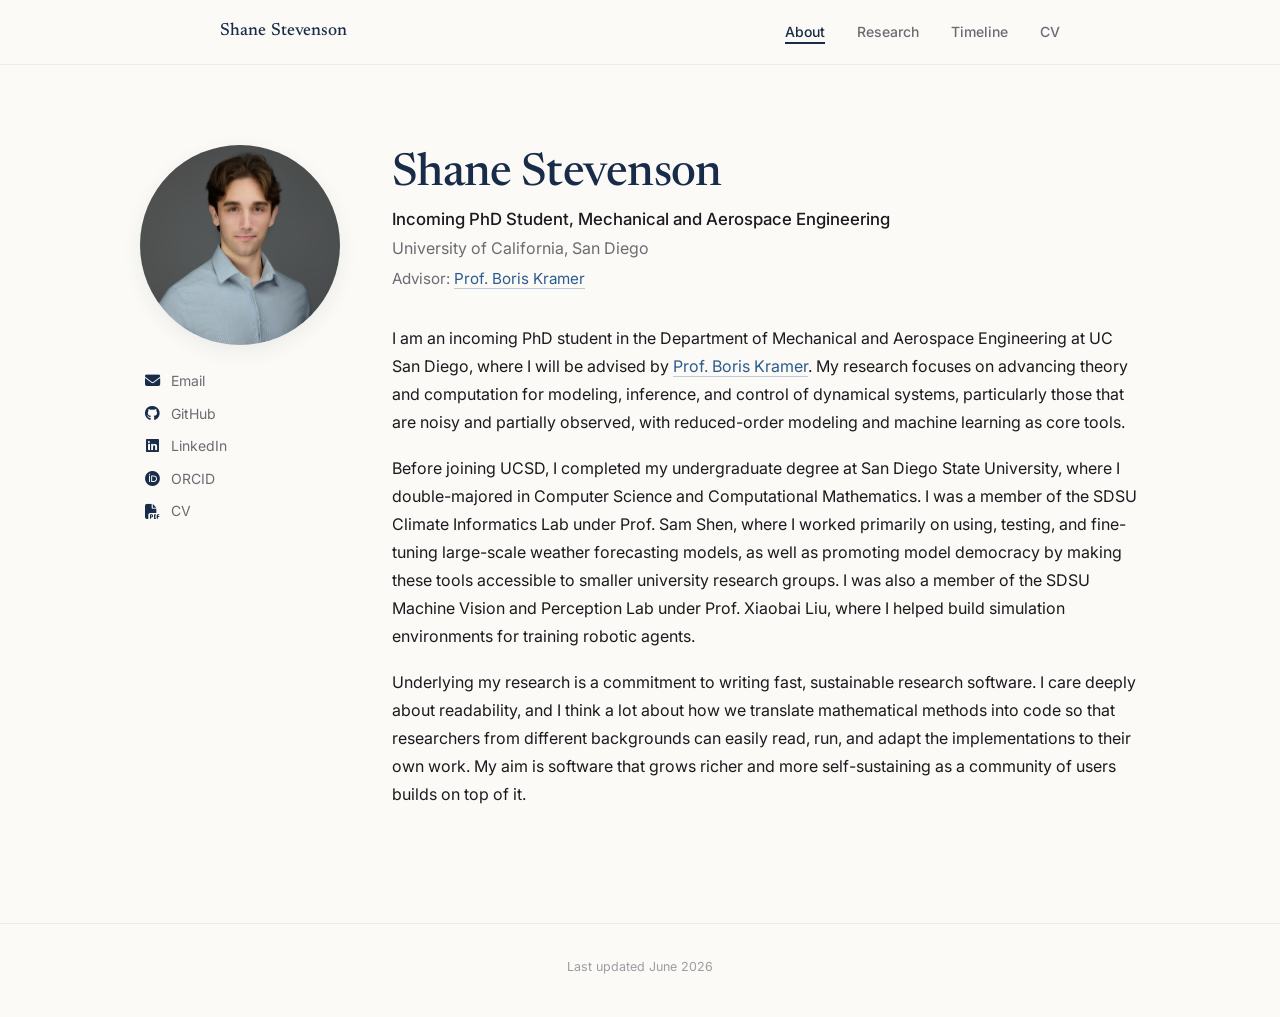
==== commit 5c8f3593: "Add headshot as profile image; clean up footer - Use stevenson_headshot.jpg as the main profile phot" ====
--- a/index.html
+++ b/index.html
@@ -29,9 +29,7 @@
     <div class="about-grid">
 
         <aside class="about-sidebar">
-            <div class="photo-placeholder">
-                <span>SS</span>
-            </div>
+            <img src="stevenson_headshot.jpg" alt="Shane Stevenson" class="profile-photo">
             <div class="sidebar-links">
                 <a href="mailto:shanestevenson04@gmail.com">
                     <i class="fas fa-envelope"></i> Email
@@ -90,7 +88,7 @@
 </main>
 
 <footer>
-    <p>Last updated June 2026 &nbsp;·&nbsp; Built from scratch in HTML &amp; CSS</p>
+    <p>Last updated June 2026</p>
 </footer>
 
 </body>
--- a/styles.css
+++ b/styles.css
@@ -170,29 +170,15 @@
     top: 96px;
 }
 
-.photo-placeholder {
+.profile-photo {
     width: 200px;
     height: 200px;
     border-radius: 50%;
-    background: linear-gradient(135deg, #E2E6EE 0%, #C2CADC 100%);
-    display: flex;
-    align-items: center;
-    justify-content: center;
-    font-family: var(--serif);
-    font-size: 2.75rem;
-    font-weight: 500;
-    color: #6A7791;
-    letter-spacing: 0.04em;
+    object-fit: cover;
     margin-bottom: 1.5rem;
     flex-shrink: 0;
     box-shadow: var(--shadow);
 }
-
-/* To swap in real photo: replace .photo-placeholder div with:
-   <img src="static/your-photo.jpg" alt="Shane Stevenson" class="profile-photo">
-   and add:
-   .profile-photo { width:200px; height:200px; border-radius:50%; object-fit:cover; margin-bottom:1.5rem; box-shadow:var(--shadow); }
-*/
 
 .sidebar-links {
     display: flex;
@@ -571,10 +557,9 @@
         padding-left: 0;
     }
 
-    .photo-placeholder {
+    .profile-photo {
         width: 110px;
         height: 110px;
-        font-size: 1.6rem;
         margin-bottom: 0;
     }
 
